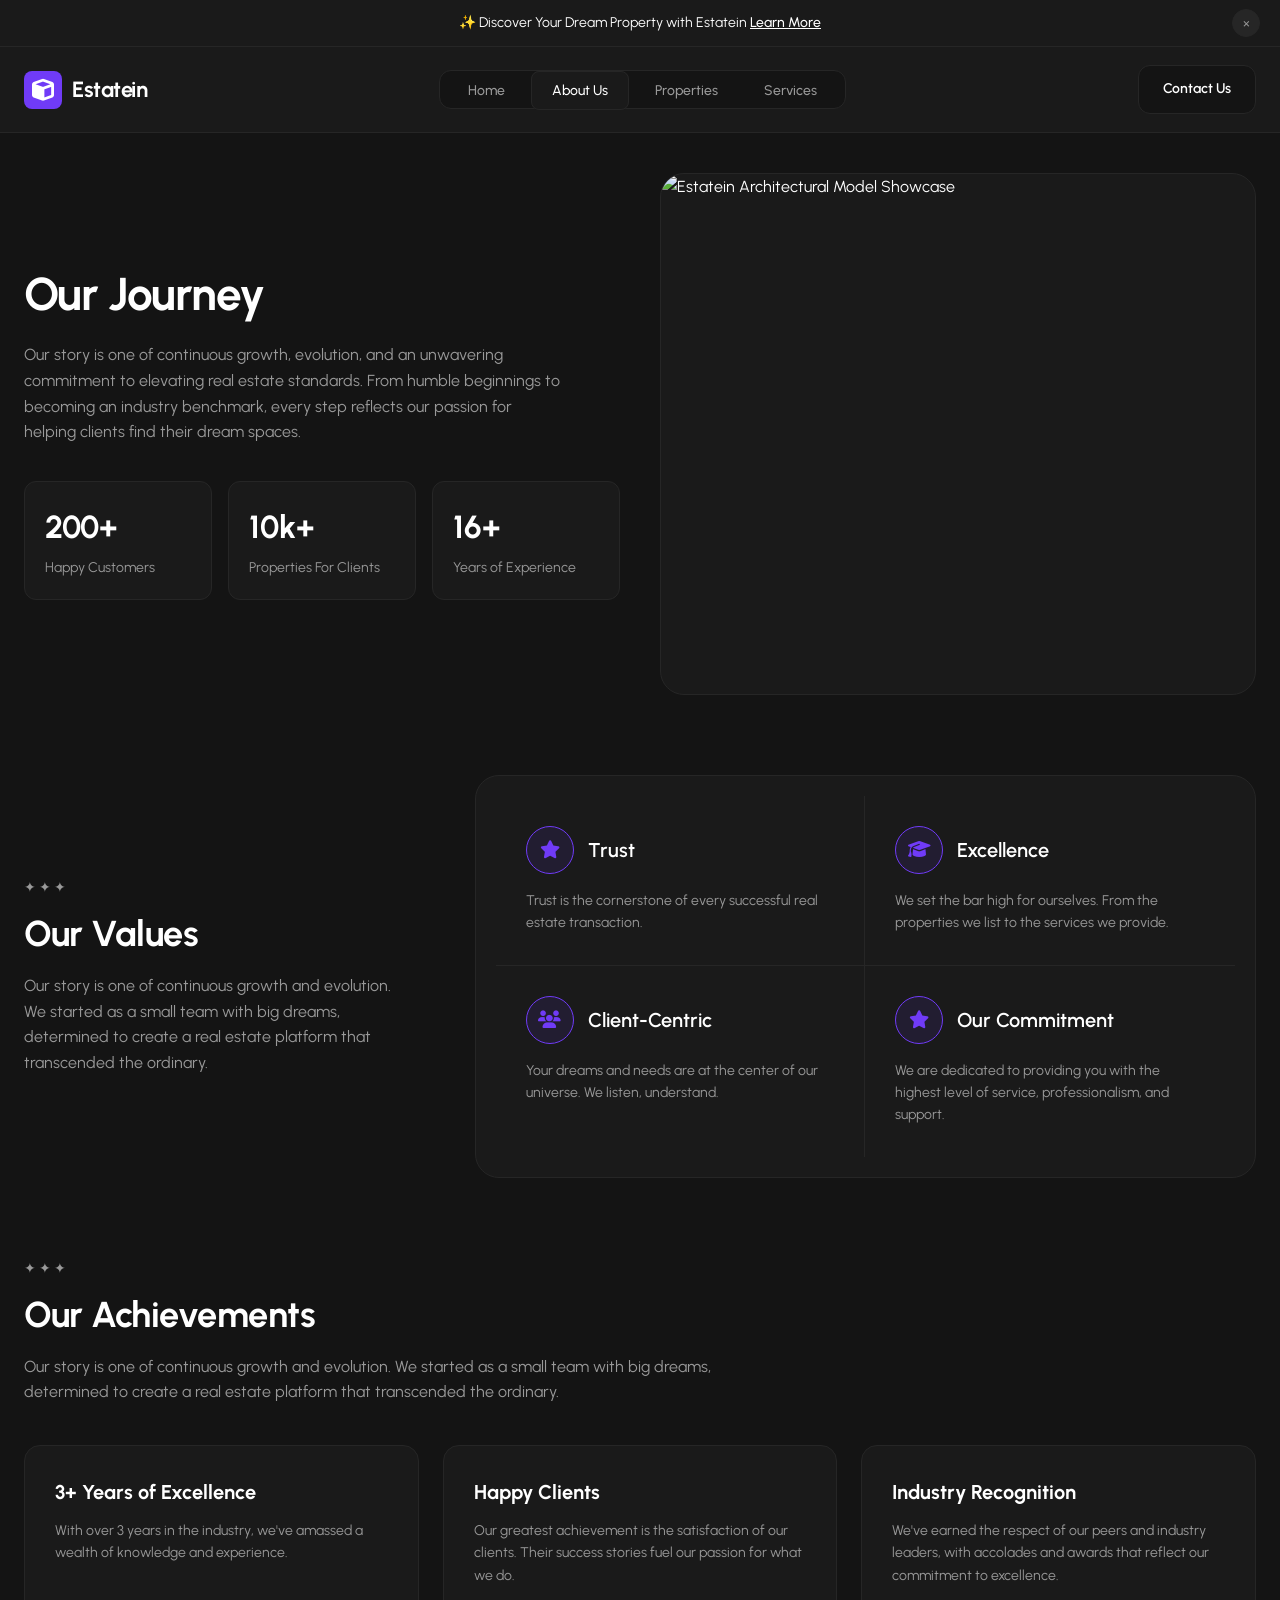
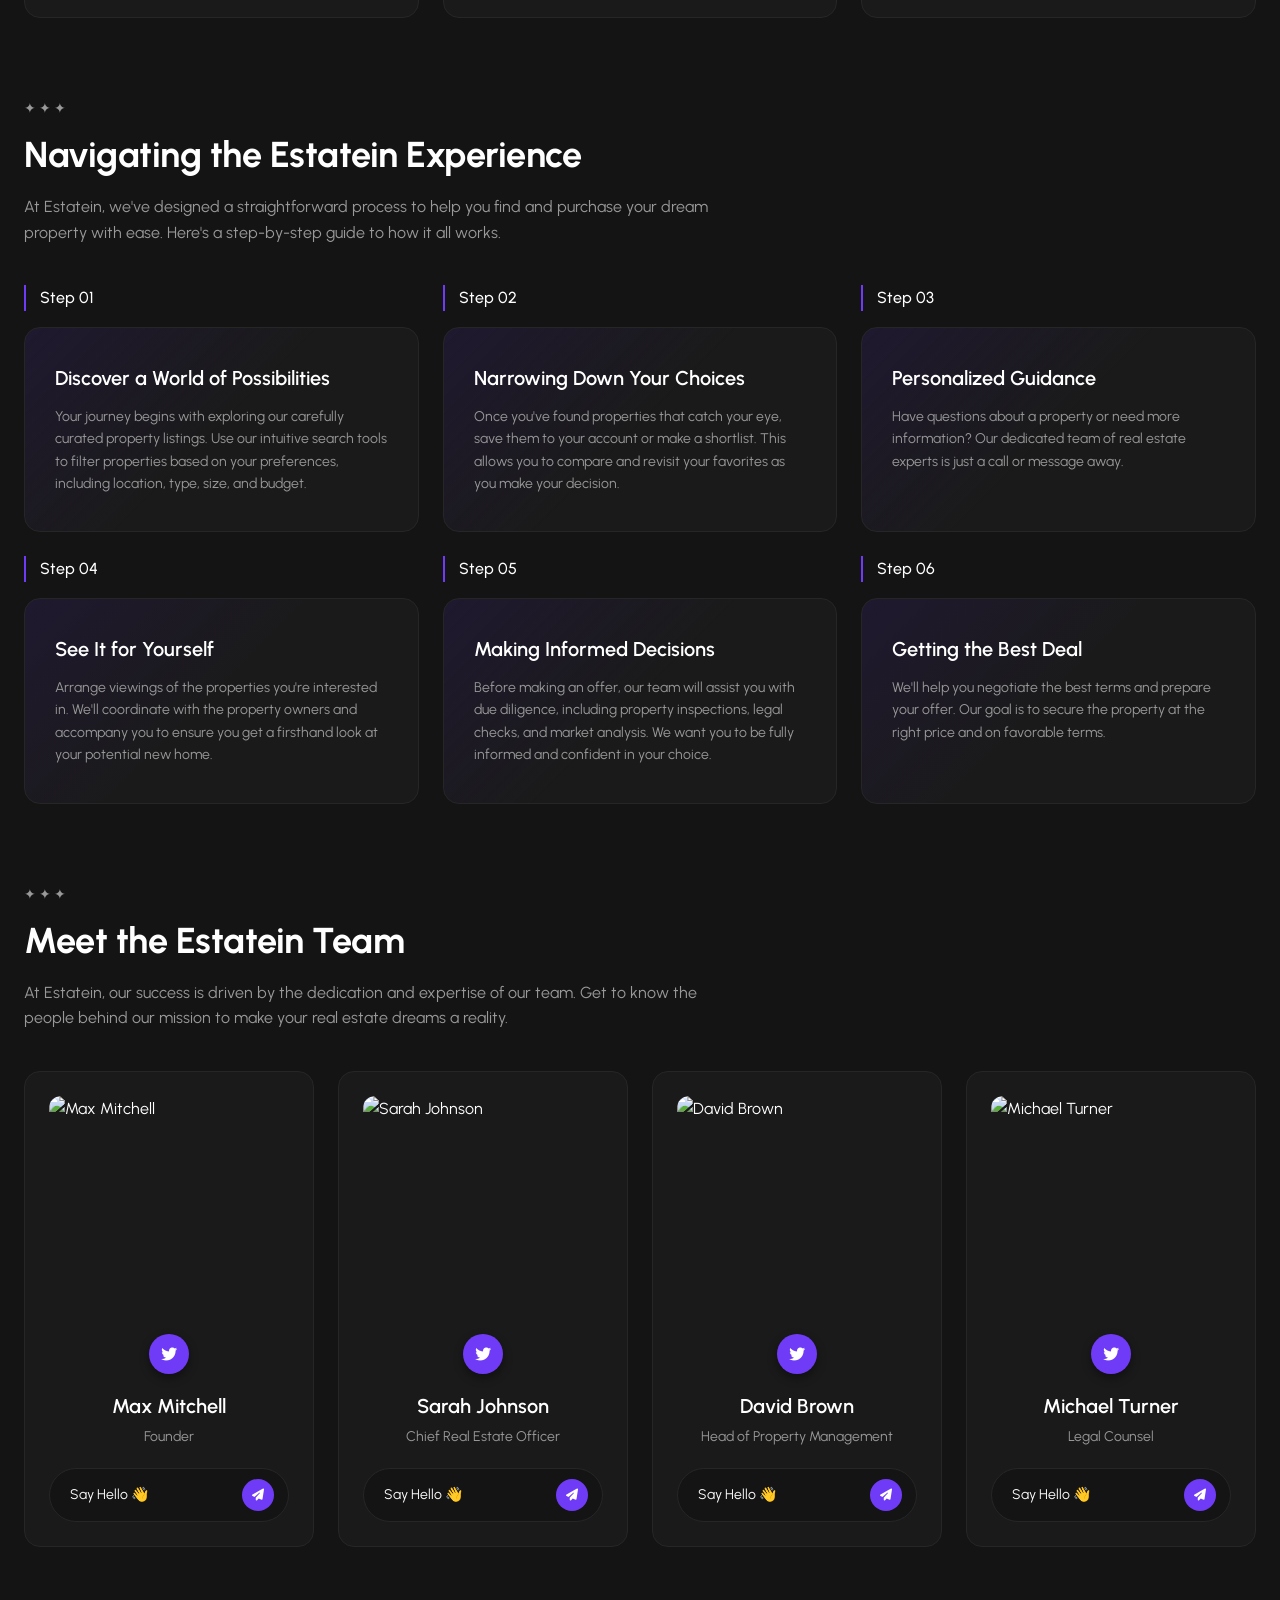
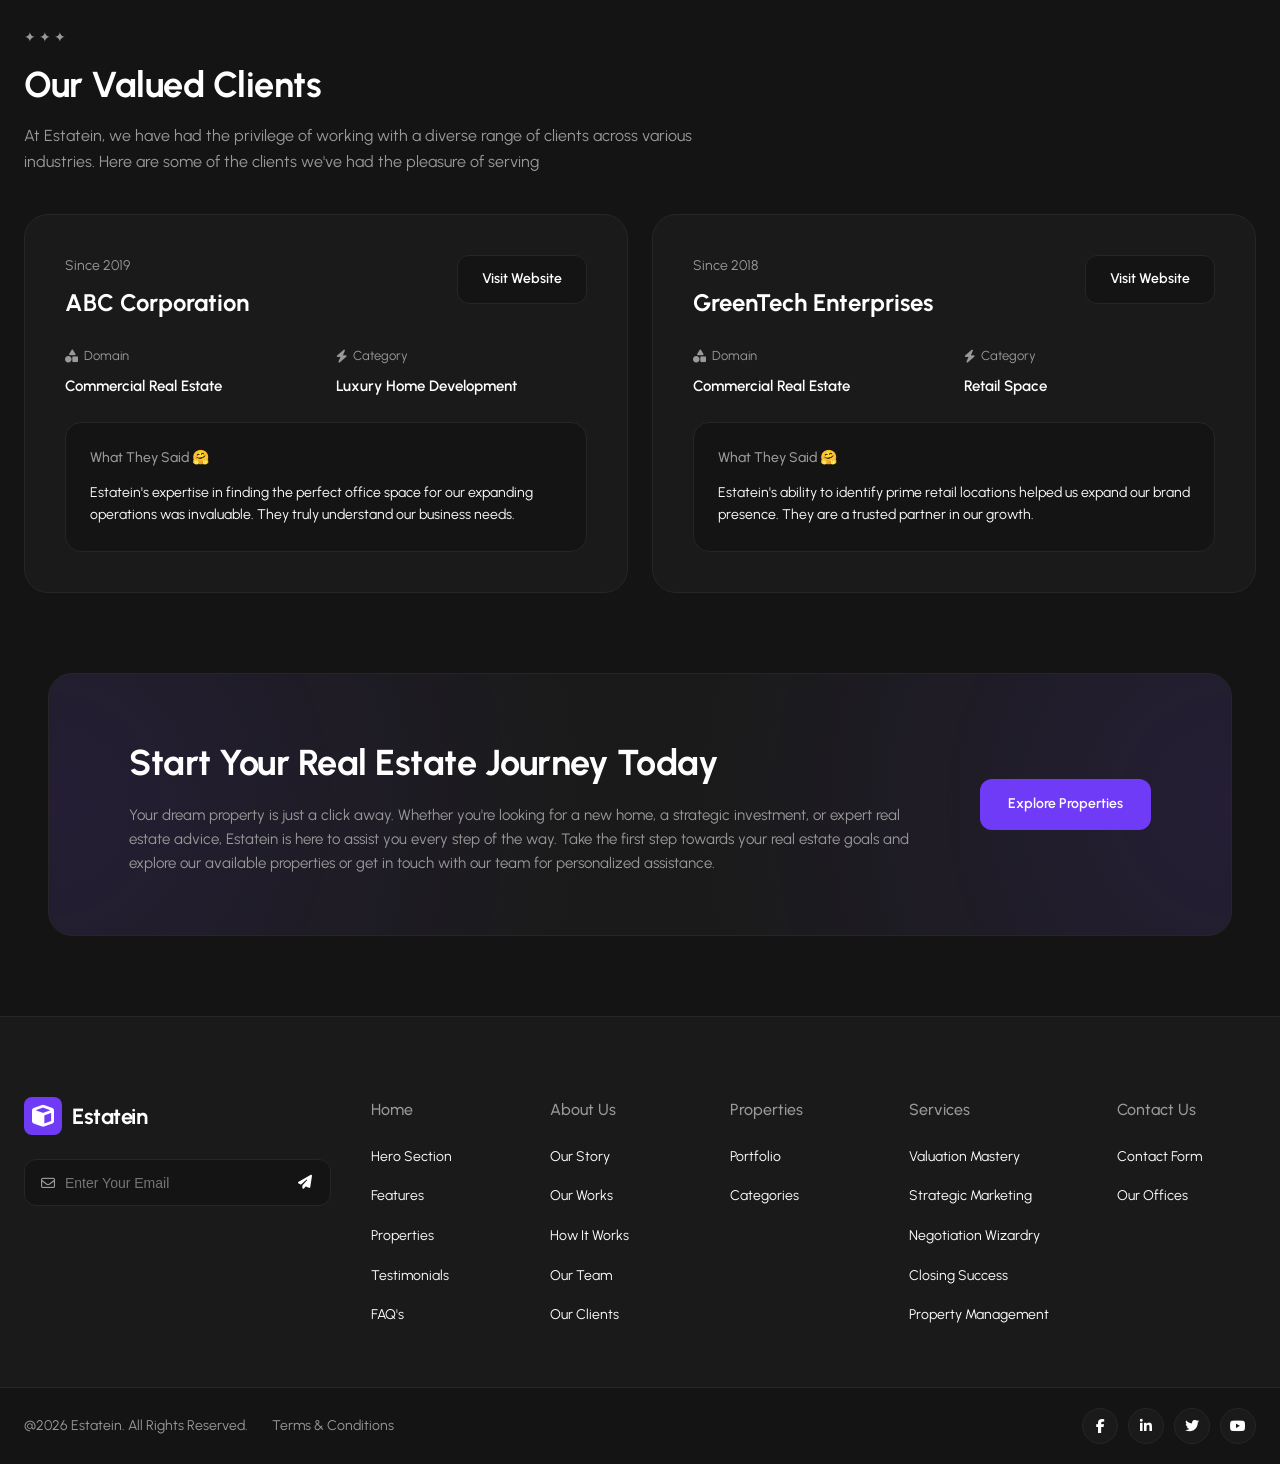
==== about.html @ 236d965d "Initial commit: Estatein Real Estate project" ====
<!DOCTYPE html>
<html lang="en">
<head>
    <meta charset="UTF-8">
    <meta name="viewport" content="width=device-width, initial-scale=1.0">
    <title>About Us - Estatein Real Estate</title>
    <link href="https://fonts.googleapis.com/css2?family=Urbanist:wght@300;400;500;600;700;800&display=swap" rel="stylesheet">
    <link rel="stylesheet" href="https://cdnjs.cloudflare.com/ajax/libs/font-awesome/6.4.0/css/all.min.css">
    <link rel="stylesheet" href="style.css">
    <link rel="stylesheet" href="assets/css/main.css">
</head>
<body>
<div class="announcement-bar">
    <span>✨ Discover Your Dream Property with Estatein <a href="properties.html">Learn More</a></span>
    <button class="dismiss-btn">&times;</button>
</div>

<header class="site-header">
    <div class="header-container">
        <a href="index.html" class="site-brand">
            <div class="brand-icon"><i class="fa-solid fa-cube"></i></div>
            <span>Estatein</span>
        </a>
        <nav class="main-navigation">
            <ul class="nav-links">
                <li><a href="index.html">Home</a></li>
                <li><a href="about.html" class="active">About Us</a></li>
                <li><a href="properties.html">Properties</a></li>
                <li><a href="services.html">Services</a></li>
            </ul>
        </nav>
        <div class="header-actions">
            <a href="contact.html" class="btn btn-secondary">Contact Us</a>
            <button class="mobile-menu-toggle"><i class="fa-solid fa-bars"></i></button>
        </div>
    </div>
</header>

<main class="section-wrapper" style="padding-top: 40px;">
    <!-- 1. Hero Section -->
    <div class="hero-grid" style="margin-bottom: 80px;">
        <div class="hero-content">
            <h1>Our Journey</h1>
            <p>Our story is one of continuous growth, evolution, and an unwavering commitment to elevating real estate standards. From humble beginnings to becoming an industry benchmark, every step reflects our passion for helping clients find their dream spaces.</p>
            <div class="stats-grid">
                <div class="stat-card">
                    <div class="stat-number">200+</div>
                    <div class="stat-label">Happy Customers</div>
                </div>
                <div class="stat-card">
                    <div class="stat-number">10k+</div>
                    <div class="stat-label">Properties For Clients</div>
                </div>
                <div class="stat-card">
                    <div class="stat-number">16+</div>
                    <div class="stat-label">Years of Experience</div>
                </div>
            </div>
        </div>
        <div class="hero-image-wrapper">
            <img src="https://images.unsplash.com/photo-1600585154340-be6161a56a0c?auto=format&fit=crop&w=800&q=80" alt="Estatein Architectural Model Showcase" style="height: 520px; object-fit: cover;">
        </div>
    </div>

    <!-- 2. Our Values Section -->
    <section class="values-section-layout">
        <div class="section-title-group">
            <div style="color: var(--text-muted); font-size: 14px; margin-bottom: 6px;">✦ ✦ ✦</div>
            <h2>Our Values</h2>
            <p>Our story is one of continuous growth and evolution. We started as a small team with big dreams, determined to create a real estate platform that transcended the ordinary.</p>
        </div>

        <div class="values-container-box">
            <div class="value-item-box">
                <div class="value-header-row">
                    <div class="value-icon-circle"><i class="fa-solid fa-star"></i></div>
                    <h3>Trust</h3>
                </div>
                <p>Trust is the cornerstone of every successful real estate transaction.</p>
            </div>

            <div class="value-item-box">
                <div class="value-header-row">
                    <div class="value-icon-circle"><i class="fa-solid fa-graduation-cap"></i></div>
                    <h3>Excellence</h3>
                </div>
                <p>We set the bar high for ourselves. From the properties we list to the services we provide.</p>
            </div>

            <div class="value-item-box">
                <div class="value-header-row">
                    <div class="value-icon-circle"><i class="fa-solid fa-users"></i></div>
                    <h3>Client-Centric</h3>
                </div>
                <p>Your dreams and needs are at the center of our universe. We listen, understand.</p>
            </div>

            <div class="value-item-box">
                <div class="value-header-row">
                    <div class="value-icon-circle"><i class="fa-solid fa-star"></i></div>
                    <h3>Our Commitment</h3>
                </div>
                <p>We are dedicated to providing you with the highest level of service, professionalism, and support.</p>
            </div>
        </div>
    </section>

    <!-- 3. Our Achievements Section -->
    <section style="margin-bottom: 80px;">
        <div class="section-header">
            <div class="section-title-group">
                <div style="color: var(--text-muted); font-size: 14px; margin-bottom: 6px;">✦ ✦ ✦</div>
                <h2>Our Achievements</h2>
                <p>Our story is one of continuous growth and evolution. We started as a small team with big dreams, determined to create a real estate platform that transcended the ordinary.</p>
            </div>
        </div>

        <div class="achievements-grid">
            <div class="achievement-card">
                <h3>3+ Years of Excellence</h3>
                <p>With over 3 years in the industry, we've amassed a wealth of knowledge and experience.</p>
            </div>

            <div class="achievement-card">
                <h3>Happy Clients</h3>
                <p>Our greatest achievement is the satisfaction of our clients. Their success stories fuel our passion for what we do.</p>
            </div>

            <div class="achievement-card">
                <h3>Industry Recognition</h3>
                <p>We've earned the respect of our peers and industry leaders, with accolades and awards that reflect our commitment to excellence.</p>
            </div>
        </div>
    </section>

    <!-- 4. Navigating the Estatein Experience -->
    <section style="margin-bottom: 80px;">
        <div class="section-header">
            <div class="section-title-group">
                <div style="color: var(--text-muted); font-size: 14px; margin-bottom: 6px;">✦ ✦ ✦</div>
                <h2>Navigating the Estatein Experience</h2>
                <p>At Estatein, we've designed a straightforward process to help you find and purchase your dream property with ease. Here's a step-by-step guide to how it all works.</p>
            </div>
        </div>

        <div class="steps-grid">
            <div class="step-card">
                <div class="step-header">Step 01</div>
                <div class="step-box">
                    <h3>Discover a World of Possibilities</h3>
                    <p>Your journey begins with exploring our carefully curated property listings. Use our intuitive search tools to filter properties based on your preferences, including location, type, size, and budget.</p>
                </div>
            </div>

            <div class="step-card">
                <div class="step-header">Step 02</div>
                <div class="step-box">
                    <h3>Narrowing Down Your Choices</h3>
                    <p>Once you've found properties that catch your eye, save them to your account or make a shortlist. This allows you to compare and revisit your favorites as you make your decision.</p>
                </div>
            </div>

            <div class="step-card">
                <div class="step-header">Step 03</div>
                <div class="step-box">
                    <h3>Personalized Guidance</h3>
                    <p>Have questions about a property or need more information? Our dedicated team of real estate experts is just a call or message away.</p>
                </div>
            </div>

            <div class="step-card">
                <div class="step-header">Step 04</div>
                <div class="step-box">
                    <h3>See It for Yourself</h3>
                    <p>Arrange viewings of the properties you're interested in. We'll coordinate with the property owners and accompany you to ensure you get a firsthand look at your potential new home.</p>
                </div>
            </div>

            <div class="step-card">
                <div class="step-header">Step 05</div>
                <div class="step-box">
                    <h3>Making Informed Decisions</h3>
                    <p>Before making an offer, our team will assist you with due diligence, including property inspections, legal checks, and market analysis. We want you to be fully informed and confident in your choice.</p>
                </div>
            </div>

            <div class="step-card">
                <div class="step-header">Step 06</div>
                <div class="step-box">
                    <h3>Getting the Best Deal</h3>
                    <p>We'll help you negotiate the best terms and prepare your offer. Our goal is to secure the property at the right price and on favorable terms.</p>
                </div>
            </div>
        </div>
    </section>

    <!-- 5. Meet the Estatein Team -->
    <section style="margin-bottom: 80px;">
        <div class="section-header">
            <div class="section-title-group">
                <div style="color: var(--text-muted); font-size: 14px; margin-bottom: 6px;">✦ ✦ ✦</div>
                <h2>Meet the Estatein Team</h2>
                <p>At Estatein, our success is driven by the dedication and expertise of our team. Get to know the people behind our mission to make your real estate dreams a reality.</p>
            </div>
        </div>

        <div class="team-grid">
            <div class="team-card">
                <div class="team-avatar-wrapper">
                    <img src="https://images.unsplash.com/photo-1560250097-0b93528c311a?auto=format&fit=crop&w=400&q=80" alt="Max Mitchell">
                    <a href="#" class="team-twitter-badge" aria-label="Twitter"><i class="fa-brands fa-twitter"></i></a>
                </div>
                <div class="team-info">
                    <h3>Max Mitchell</h3>
                    <p>Founder</p>
                    <a href="contact.html" class="team-say-hello-box">
                        <span>Say Hello 👋</span>
                        <div class="team-send-btn"><i class="fa-solid fa-paper-plane"></i></div>
                    </a>
                </div>
            </div>

            <div class="team-card">
                <div class="team-avatar-wrapper">
                    <img src="https://images.unsplash.com/photo-1573496359142-b8d87734a5a2?auto=format&fit=crop&w=400&q=80" alt="Sarah Johnson">
                    <a href="#" class="team-twitter-badge" aria-label="Twitter"><i class="fa-brands fa-twitter"></i></a>
                </div>
                <div class="team-info">
                    <h3>Sarah Johnson</h3>
                    <p>Chief Real Estate Officer</p>
                    <a href="contact.html" class="team-say-hello-box">
                        <span>Say Hello 👋</span>
                        <div class="team-send-btn"><i class="fa-solid fa-paper-plane"></i></div>
                    </a>
                </div>
            </div>

            <div class="team-card">
                <div class="team-avatar-wrapper">
                    <img src="https://images.unsplash.com/photo-1519085360753-af0119f7cbe7?auto=format&fit=crop&w=400&q=80" alt="David Brown">
                    <a href="#" class="team-twitter-badge" aria-label="Twitter"><i class="fa-brands fa-twitter"></i></a>
                </div>
                <div class="team-info">
                    <h3>David Brown</h3>
                    <p>Head of Property Management</p>
                    <a href="contact.html" class="team-say-hello-box">
                        <span>Say Hello 👋</span>
                        <div class="team-send-btn"><i class="fa-solid fa-paper-plane"></i></div>
                    </a>
                </div>
            </div>

            <div class="team-card">
                <div class="team-avatar-wrapper">
                    <img src="https://images.unsplash.com/photo-1573497019940-1c28c88b4f3e?auto=format&fit=crop&w=400&q=80" alt="Michael Turner">
                    <a href="#" class="team-twitter-badge" aria-label="Twitter"><i class="fa-brands fa-twitter"></i></a>
                </div>
                <div class="team-info">
                    <h3>Michael Turner</h3>
                    <p>Legal Counsel</p>
                    <a href="contact.html" class="team-say-hello-box">
                        <span>Say Hello 👋</span>
                        <div class="team-send-btn"><i class="fa-solid fa-paper-plane"></i></div>
                    </a>
                </div>
            </div>
        </div>
    </section>

    <!-- 6. Our Valued Clients -->
    <section style="margin-bottom: 80px;">
        <div class="section-header">
            <div class="section-title-group">
                <div style="color: var(--text-muted); font-size: 14px; margin-bottom: 6px;">✦ ✦ ✦</div>
                <h2>Our Valued Clients</h2>
                <p>At Estatein, we have had the privilege of working with a diverse range of clients across various industries. Here are some of the clients we've had the pleasure of serving</p>
            </div>
        </div>

        <div class="clients-grid">
            <div class="client-card">
                <div class="client-header">
                    <div>
                        <span class="client-since">Since 2019</span>
                        <h3 class="client-title">ABC Corporation</h3>
                    </div>
                    <a href="#" class="btn btn-secondary">Visit Website</a>
                </div>

                <div class="client-specs-row">
                    <div class="client-spec-item">
                        <span><i class="fa-solid fa-shapes"></i> Domain</span>
                        <strong>Commercial Real Estate</strong>
                    </div>
                    <div class="client-spec-item">
                        <span><i class="fa-solid fa-bolt"></i> Category</span>
                        <strong>Luxury Home Development</strong>
                    </div>
                </div>

                <div class="client-quote-box">
                    <h4>What They Said 🤗</h4>
                    <p>Estatein's expertise in finding the perfect office space for our expanding operations was invaluable. They truly understand our business needs.</p>
                </div>
            </div>

            <div class="client-card">
                <div class="client-header">
                    <div>
                        <span class="client-since">Since 2018</span>
                        <h3 class="client-title">GreenTech Enterprises</h3>
                    </div>
                    <a href="#" class="btn btn-secondary">Visit Website</a>
                </div>

                <div class="client-specs-row">
                    <div class="client-spec-item">
                        <span><i class="fa-solid fa-shapes"></i> Domain</span>
                        <strong>Commercial Real Estate</strong>
                    </div>
                    <div class="client-spec-item">
                        <span><i class="fa-solid fa-bolt"></i> Category</span>
                        <strong>Retail Space</strong>
                    </div>
                </div>

                <div class="client-quote-box">
                    <h4>What They Said 🤗</h4>
                    <p>Estatein's ability to identify prime retail locations helped us expand our brand presence. They are a trusted partner in our growth.</p>
                </div>
            </div>
        </div>
    </section>
    <!-- CTA Section -->
    <section class="cta-section">
        <div class="cta-box">
            <div class="cta-content">
                <h2>Start Your Real Estate Journey Today</h2>
                <p>Your dream property is just a click away. Whether you're looking for a new home, a strategic investment, or expert real estate advice, Estatein is here to assist you every step of the way. Take the first step towards your real estate goals and explore our available properties or get in touch with our team for personalized assistance.</p>
            </div>
            <a href="properties.html" class="btn btn-primary">Explore Properties</a>
        </div>
    </section>

</main>

<footer class="site-footer">
    <div class="footer-container">
        <div class="footer-main-grid">
            <div class="footer-brand-col">
                <a href="index.html" class="site-brand">
                    <div class="brand-icon"><i class="fa-solid fa-cube"></i></div>
                    <span>Estatein</span>
                </a>
                <form class="footer-newsletter-box">
                    <i class="fa-regular fa-envelope"></i>
                    <input type="email" placeholder="Enter Your Email" required>
                    <button type="submit" aria-label="Send"><i class="fa-solid fa-paper-plane"></i></button>
                </form>
            </div>
            <div class="footer-column">
                <h4>Home</h4>
                <ul>
                    <li><a href="index.html#hero">Hero Section</a></li>
                    <li><a href="index.html#features">Features</a></li>
                    <li><a href="index.html#properties">Properties</a></li>
                    <li><a href="index.html#testimonials">Testimonials</a></li>
                    <li><a href="index.html#faq">FAQ's</a></li>
                </ul>
            </div>
            <div class="footer-column">
                <h4>About Us</h4>
                <ul>
                    <li><a href="about.html">Our Story</a></li>
                    <li><a href="about.html">Our Works</a></li>
                    <li><a href="about.html">How It Works</a></li>
                    <li><a href="about.html">Our Team</a></li>
                    <li><a href="about.html">Our Clients</a></li>
                </ul>
            </div>
            <div class="footer-column">
                <h4>Properties</h4>
                <ul>
                    <li><a href="properties.html">Portfolio</a></li>
                    <li><a href="properties.html">Categories</a></li>
                </ul>
                <div class="footer-contact-mobile" style="display:none;">
                    <h4>Contact Us</h4>
                    <ul>
                        <li><a href="contact.html">Contact Form</a></li>
                        <li><a href="contact.html">Our Offices</a></li>
                    </ul>
                </div>
            </div>
            <div class="footer-column">
                <h4>Services</h4>
                <ul>
                    <li><a href="services.html">Valuation Mastery</a></li>
                    <li><a href="services.html">Strategic Marketing</a></li>
                    <li><a href="services.html">Negotiation Wizardry</a></li>
                    <li><a href="services.html">Closing Success</a></li>
                    <li><a href="services.html">Property Management</a></li>
                </ul>
            </div>
            <div class="footer-column">
                <h4>Contact Us</h4>
                <ul>
                    <li><a href="contact.html">Contact Form</a></li>
                    <li><a href="contact.html">Our Offices</a></li>
                </ul>
            </div>
        </div>
    </div>
    <div class="footer-bottom-bar">
        <div class="footer-bottom-container">
            <div class="footer-bottom-left">
                <span>@2026 Estatein. All Rights Reserved.</span>
                <a href="#">Terms &amp; Conditions</a>
            </div>
            <div class="social-links">
                <a href="#" class="social-icon-btn" aria-label="Facebook"><i class="fa-brands fa-facebook-f"></i></a>
                <a href="#" class="social-icon-btn" aria-label="LinkedIn"><i class="fa-brands fa-linkedin-in"></i></a>
                <a href="#" class="social-icon-btn" aria-label="Twitter"><i class="fa-brands fa-twitter"></i></a>
                <a href="#" class="social-icon-btn" aria-label="YouTube"><i class="fa-brands fa-youtube"></i></a>
            </div>
        </div>
    </div>
</footer>
<script src="assets/js/main.js"></script>
</body>
</html>
---- style.css ----
/*
Theme Name: Estatein Custom Real Estate
Theme URI: https://estatein.example.com
Author: Antigravity WP Engineering
Author URI: https://antigravity.dev
Description: High-fidelity, luxury dark-theme custom WordPress theme built from Figma design specifications. Fully responsive, ACF & Custom Post Type ready.
Version: 1.0.0
License: GNU General Public License v2 or later
License URI: http://www.gnu.org/licenses/gpl-2.0.html
Text Domain: estatein
Tags: real-estate, custom-theme, dark-mode, responsive-layout, custom-post-types, acf
*/

/* CSS Reset & Variables */
:root {
    --bg-main: #141414;
    --bg-card: #1A1A1A;
    --bg-elevated: #262626;
    --bg-input: #141414;
    --border-color: #262626;
    --border-hover: #333333;
    --primary: #703BF7;
    --primary-hover: #5E2BE2;
    --primary-light: rgba(112, 59, 247, 0.12);
    --text-main: #FFFFFF;
    --text-muted: #999999;
    --text-dim: #666666;
    --star-gold: #FFE500;
    --font-heading: 'Urbanist', -apple-system, BlinkMacSystemFont, 'Segoe UI', Roboto, sans-serif;
    --font-body: 'Urbanist', -apple-system, BlinkMacSystemFont, 'Segoe UI', Roboto, sans-serif;
    --radius-sm: 8px;
    --radius-md: 12px;
    --radius-lg: 16px;
    --radius-xl: 24px;
    --radius-full: 9999px;
    --shadow-card: 0 10px 30px rgba(0, 0, 0, 0.3);
    --transition: all 0.25s cubic-bezier(0.4, 0, 0.2, 1);
}

*, *::before, *::after {
    box-sizing: border-box;
    margin: 0;
    padding: 0;
}

body {
    background-color: var(--bg-main);
    color: var(--text-main);
    font-family: var(--font-body);
    font-size: 16px;
    line-height: 1.6;
    -webkit-font-smoothing: antialiased;
    -moz-osx-font-smoothing: grayscale;
    overflow-x: hidden;
}

a {
    color: inherit;
    text-decoration: none;
    transition: var(--transition);
}

button {
    font-family: inherit;
    cursor: pointer;
    border: none;
    background: none;
    color: inherit;
}

img {
    max-width: 100%;
    height: auto;
    display: block;
}
---- assets/css/main.css ----
/* ==========================================================================
   Estatein WordPress Theme Main Stylesheet (Complete Design System)
   ========================================================================== */

/* --------------------------------------------------------------------------
   Top Announcement Bar
   -------------------------------------------------------------------------- */
.announcement-bar {
    background-color: var(--bg-card);
    border-bottom: 1px solid var(--border-color);
    padding: 12px 24px;
    text-align: center;
    font-size: 14px;
    color: var(--text-main);
    position: relative;
    display: flex;
    align-items: center;
    justify-content: center;
    gap: 12px;
}

.announcement-bar a {
    text-decoration: underline;
    color: var(--text-main);
    font-weight: 500;
}

.announcement-bar .dismiss-btn {
    position: absolute;
    right: 20px;
    top: 50%;
    transform: translateY(-50%);
    background: var(--bg-elevated);
    border: 1px solid var(--border-color);
    color: var(--text-muted);
    width: 28px;
    height: 28px;
    border-radius: var(--radius-full);
    display: flex;
    align-items: center;
    justify-content: center;
    font-size: 14px;
    transition: var(--transition);
}

.announcement-bar .dismiss-btn:hover {
    color: var(--text-main);
    background: var(--border-color);
}

/* --------------------------------------------------------------------------
   Header Navbar
   -------------------------------------------------------------------------- */
.site-header {
    background-color: var(--bg-card);
    border-bottom: 1px solid var(--border-color);
    position: sticky;
    top: 0;
    z-index: 1000;
    backdrop-filter: blur(10px);
}

.header-container {
    max-width: 1280px;
    margin: 0 auto;
    padding: 18px 24px;
    display: flex;
    align-items: center;
    justify-content: space-between;
}

.site-brand {
    display: flex;
    align-items: center;
    gap: 10px;
    font-size: 22px;
    font-weight: 700;
    letter-spacing: -0.5px;
}

.brand-icon {
    width: 38px;
    height: 38px;
    background: var(--primary);
    border-radius: var(--radius-sm);
    display: flex;
    align-items: center;
    justify-content: center;
    color: var(--text-main);
}

.main-navigation {
    display: flex;
    align-items: center;
    gap: 10px;
}

.nav-links {
    display: flex;
    list-style: none;
    gap: 6px;
    background: var(--bg-main);
    padding: 6px 8px;
    border-radius: var(--radius-md);
    border: 1px solid var(--border-color);
}

.nav-links a {
    padding: 10px 20px;
    border-radius: var(--radius-sm);
    font-size: 14px;
    font-weight: 500;
    color: var(--text-muted);
}

.nav-links a:hover,
.nav-links a.active {
    color: var(--text-main);
    background: var(--bg-card);
    border: 1px solid var(--border-color);
}

.header-actions {
    display: flex;
    align-items: center;
    gap: 12px;
}

.btn {
    display: inline-flex;
    align-items: center;
    justify-content: center;
    gap: 8px;
    padding: 12px 24px;
    border-radius: var(--radius-md);
    font-size: 14px;
    font-weight: 600;
    transition: var(--transition);
    white-space: nowrap;
}

.btn-secondary {
    background: var(--bg-main);
    border: 1px solid var(--border-color);
    color: var(--text-main);
}

.btn-secondary:hover {
    background: var(--bg-elevated);
    border-color: var(--border-hover);
}

.btn-primary {
    background: var(--primary);
    color: var(--text-main);
}

.btn-primary:hover {
    background: var(--primary-hover);
    transform: translateY(-1px);
    box-shadow: 0 4px 15px rgba(112, 59, 247, 0.4);
}

.mobile-menu-toggle {
    display: none;
    font-size: 24px;
    color: var(--text-main);
    background: var(--bg-elevated);
    padding: 8px;
    border-radius: var(--radius-sm);
    border: 1px solid var(--border-color);
}

/* --------------------------------------------------------------------------
   Hero Section
   -------------------------------------------------------------------------- */
.hero-section {
    padding: 60px 24px;
    max-width: 1280px;
    margin: 0 auto;
}

.hero-grid {
    display: grid;
    grid-template-columns: 1fr 1fr;
    gap: 40px;
    align-items: center;
}

.hero-content h1 {
    font-size: 46px;
    line-height: 1.2;
    font-weight: 700;
    margin-bottom: 20px;
    letter-spacing: -1px;
}

.hero-content p {
    font-size: 16px;
    color: var(--text-muted);
    margin-bottom: 36px;
    max-width: 540px;
}

.hero-cta-group {
    display: flex;
    gap: 16px;
    margin-bottom: 48px;
}

.stats-grid {
    display: grid;
    grid-template-columns: repeat(3, 1fr);
    gap: 16px;
}

.stat-card {
    background: var(--bg-card);
    border: 1px solid var(--border-color);
    padding: 20px;
    border-radius: var(--radius-md);
}

.stat-number {
    font-size: 32px;
    font-weight: 700;
    color: var(--text-main);
    margin-bottom: 4px;
}

.stat-label {
    font-size: 14px;
    color: var(--text-muted);
}

.hero-image-wrapper {
    position: relative;
    border-radius: var(--radius-xl);
    overflow: hidden;
    border: 1px solid var(--border-color);
    background: var(--bg-card);
}

.hero-image-wrapper img {
    width: 100%;
    height: 520px;
    object-fit: cover;
    display: block;
}

.hero-badge-circle {
    position: absolute;
    top: 24px;
    right: 24px;
    width: 110px;
    height: 110px;
    background: var(--bg-main);
    border: 1px solid var(--border-color);
    border-radius: var(--radius-full);
    display: flex;
    align-items: center;
    justify-content: center;
    box-shadow: var(--shadow-card);
    animation: spinSlow 20s linear infinite;
}

.hero-badge-circle svg {
    width: 70px;
    height: 70px;
    fill: var(--text-main);
}

@keyframes spinSlow {
    from { transform: rotate(0deg); }
    to { transform: rotate(360deg); }
}

/* --------------------------------------------------------------------------
   Feature Strip Cards
   -------------------------------------------------------------------------- */
.feature-strip {
    max-width: 1280px;
    margin: 20px auto 60px;
    padding: 0 24px;
}

.feature-strip-grid {
    display: grid;
    grid-template-columns: repeat(4, 1fr);
    gap: 16px;
}

.feature-card {
    background: var(--bg-card);
    border: 1px solid var(--border-color);
    padding: 24px;
    border-radius: var(--radius-md);
    position: relative;
    transition: var(--transition);
}

.feature-card:hover {
    border-color: var(--primary);
    transform: translateY(-3px);
}

.feature-card-header {
    display: flex;
    align-items: center;
    justify-content: space-between;
    margin-bottom: 16px;
}

.feature-icon {
    width: 48px;
    height: 48px;
    background: var(--bg-elevated);
    border-radius: var(--radius-sm);
    display: flex;
    align-items: center;
    justify-content: center;
    color: var(--primary);
}

.feature-arrow {
    width: 32px;
    height: 32px;
    border-radius: var(--radius-full);
    background: var(--bg-elevated);
    display: flex;
    align-items: center;
    justify-content: center;
    color: var(--text-muted);
}

.feature-card:hover .feature-arrow {
    background: var(--primary);
    color: var(--text-main);
}

.feature-title {
    font-size: 16px;
    font-weight: 600;
    color: var(--text-main);
}

/* --------------------------------------------------------------------------
   Section Layout Standards
   -------------------------------------------------------------------------- */
.section-wrapper {
    max-width: 1280px;
    margin: 0 auto 80px;
    padding: 0 24px;
}

.section-header {
    display: flex;
    align-items: flex-end;
    justify-content: space-between;
    margin-bottom: 40px;
}

.section-title-group h2 {
    font-size: 36px;
    font-weight: 700;
    margin-bottom: 10px;
    letter-spacing: -0.5px;
}

.section-title-group p {
    font-size: 16px;
    color: var(--text-muted);
    max-width: 700px;
}

/* --------------------------------------------------------------------------
   Property Cards & Grid
   -------------------------------------------------------------------------- */
.properties-grid {
    display: grid;
    grid-template-columns: repeat(3, 1fr);
    gap: 24px;
}

.property-card {
    background: var(--bg-card);
    border: 1px solid var(--border-color);
    border-radius: var(--radius-lg);
    padding: 20px;
    display: flex;
    flex-direction: column;
    transition: var(--transition);
}

.property-card:hover {
    border-color: var(--border-hover);
    box-shadow: var(--shadow-card);
}

.property-image-container {
    position: relative;
    border-radius: var(--radius-md);
    overflow: hidden;
    margin-bottom: 20px;
    height: 240px;
}

.property-image-container img {
    width: 100%;
    height: 100%;
    object-fit: cover;
    transition: transform 0.4s ease;
}

.property-card:hover .property-image-container img {
    transform: scale(1.04);
}

.property-badge {
    position: absolute;
    top: 12px;
    left: 12px;
    background: rgba(20, 20, 20, 0.85);
    backdrop-filter: blur(8px);
    border: 1px solid var(--border-color);
    padding: 6px 12px;
    border-radius: var(--radius-full);
    font-size: 12px;
    font-weight: 600;
    color: var(--text-main);
}

.property-content {
    display: flex;
    flex-direction: column;
    flex-grow: 1;
}

.property-title {
    font-size: 20px;
    font-weight: 700;
    margin-bottom: 8px;
}

.property-description {
    font-size: 14px;
    color: var(--text-muted);
    margin-bottom: 20px;
    display: -webkit-box;
    -webkit-line-clamp: 2;
    -webkit-box-orient: vertical;
    overflow: hidden;
}

.property-features-row {
    display: flex;
    gap: 8px;
    margin-bottom: 20px;
    flex-wrap: wrap;
}

.feature-pill {
    display: inline-flex;
    align-items: center;
    gap: 6px;
    background: var(--bg-elevated);
    border: 1px solid var(--border-color);
    padding: 6px 12px;
    border-radius: var(--radius-full);
    font-size: 13px;
    color: var(--text-main);
}

.property-footer {
    display: flex;
    align-items: center;
    justify-content: space-between;
    padding-top: 16px;
    border-top: 1px solid var(--border-color);
    margin-top: auto;
}

.property-price-block {
    display: flex;
    flex-direction: column;
}

.price-label {
    font-size: 12px;
    color: var(--text-muted);
}

.price-val {
    font-size: 20px;
    font-weight: 700;
    color: var(--text-main);
}

/* --------------------------------------------------------------------------
   Pagination Bar
   -------------------------------------------------------------------------- */
.pagination-row {
    display: flex;
    align-items: center;
    justify-content: space-between;
    padding-top: 30px;
    border-top: 1px solid var(--border-color);
    margin-top: 30px;
}

.pagination-info {
    font-size: 14px;
    color: var(--text-muted);
}

.pagination-controls {
    display: flex;
    align-items: center;
    gap: 10px;
}

.page-btn {
    width: 40px;
    height: 40px;
    border-radius: var(--radius-full);
    background: var(--bg-card);
    border: 1px solid var(--border-color);
    color: var(--text-main);
    display: flex;
    align-items: center;
    justify-content: center;
    transition: var(--transition);
}

.page-btn:hover {
    background: var(--primary);
    border-color: var(--primary);
}

/* --------------------------------------------------------------------------
   Testimonials Grid
   -------------------------------------------------------------------------- */
.faq-grid {
    display: grid;
    grid-template-columns: repeat(3, 1fr);
    gap: 24px;
}

.faq-card {
    background: var(--bg-card);
    border: 1px solid var(--border-color);
    padding: 40px;
    border-radius: var(--radius-lg);
    display: flex;
    flex-direction: column;
    justify-content: space-between;
}

.faq-card h3 {
    font-size: 20px;
    font-weight: 600;
    margin-bottom: 14px;
    line-height: 1.4;
}

.faq-card p {
    font-size: 14px;
    color: var(--text-muted);
    margin-bottom: 30px;
    flex-grow: 1;
    line-height: 1.6;
}

.faq-card .btn {
    align-self: flex-start;
    padding: 10px 20px;
    font-size: 14px;
    background: var(--bg-elevated);
    border: 1px solid var(--border-color);
}

.testimonials-grid {
    display: grid;
    grid-template-columns: repeat(3, 1fr);
    gap: 24px;
}

.testimonial-card {
    background: var(--bg-card);
    border: 1px solid var(--border-color);
    padding: 30px;
    border-radius: var(--radius-lg);
    display: flex;
    flex-direction: column;
}

.star-rating {
    display: flex;
    gap: 4px;
    margin-bottom: 16px;
    color: var(--star-gold);
    font-size: 16px;
}

.testimonial-title {
    font-size: 18px;
    font-weight: 700;
    margin-bottom: 12px;
}

.testimonial-text {
    font-size: 14px;
    color: var(--text-muted);
    margin-bottom: 24px;
    flex-grow: 1;
}

.reviewer-profile {
    display: flex;
    align-items: center;
    gap: 14px;
    padding-top: 16px;
    border-top: 1px solid var(--border-color);
}

.reviewer-avatar {
    width: 44px;
    height: 44px;
    border-radius: var(--radius-full);
    object-fit: cover;
    border: 1px solid var(--border-color);
}

/* --------------------------------------------------------------------------
   Our Values Section (About Us)
   -------------------------------------------------------------------------- */
.values-section-layout {
    display: grid;
    grid-template-columns: 1fr 1.5fr;
    gap: 40px;
    margin-bottom: 80px;
    align-items: start;
}

.values-container-box {
    display: grid;
    grid-template-columns: 1fr 1fr;
    gap: 0;
    border: 1px solid var(--border-color);
    border-radius: var(--radius-xl);
    background: var(--bg-card);
    padding: 24px;
}

.value-item-box {
    padding: 20px;
}

.value-item-box:nth-child(1),
.value-item-box:nth-child(3) {
    border-right: 1px solid var(--border-color);
}

.value-item-box:nth-child(1),
.value-item-box:nth-child(2) {
    border-bottom: 1px solid var(--border-color);
}

.value-header-row {
    display: flex;
    align-items: center;
    gap: 12px;
    margin-bottom: 12px;
}

.value-icon-circle {
    width: 44px;
    height: 44px;
    border-radius: var(--radius-full);
    border: 1px solid var(--primary);
    color: var(--primary);
    display: flex;
    align-items: center;
    justify-content: center;
    font-size: 16px;
    flex-shrink: 0;
}

.value-header-row h3 {
    font-size: 18px;
    font-weight: 700;
}

.value-item-box p {
    font-size: 14px;
    color: var(--text-muted);
    line-height: 1.6;
}

.reviewer-info p {
    font-size: 13px;
    color: var(--text-muted);
}

/* --------------------------------------------------------------------------
   Our Achievements Section
   -------------------------------------------------------------------------- */
.achievements-grid {
    display: grid;
    grid-template-columns: repeat(3, 1fr);
    gap: 24px;
}

.achievement-card {
    background: var(--bg-card);
    border: 1px solid var(--border-color);
    padding: 30px;
    border-radius: var(--radius-lg);
    display: flex;
    flex-direction: column;
}

.achievement-card h3 {
    font-size: 20px;
    font-weight: 700;
    margin-bottom: 12px;
    color: var(--text-main);
}

.achievement-card p {
    font-size: 14px;
    color: var(--text-muted);
    line-height: 1.6;
}

/* --------------------------------------------------------------------------
   Our Values Section (About Us)
   -------------------------------------------------------------------------- */
.values-section-layout {
    display: grid;
    grid-template-columns: 1fr 2fr;
    gap: 60px;
    align-items: center;
    margin-bottom: 80px;
}

.values-container-box {
    background: var(--bg-card);
    border: 1px solid var(--border-color);
    border-radius: var(--radius-xl);
    padding: 20px;
    display: grid;
    grid-template-columns: 1fr 1fr;
}

.value-item-box {
    padding: 30px;
}

.value-item-box:nth-child(1) {
    border-right: 1px solid var(--border-color);
    border-bottom: 1px solid var(--border-color);
}

.value-item-box:nth-child(2) {
    border-bottom: 1px solid var(--border-color);
}

.value-item-box:nth-child(3) {
    border-right: 1px solid var(--border-color);
}

.value-header-row {
    display: flex;
    align-items: center;
    gap: 14px;
    margin-bottom: 16px;
}

.value-icon-circle {
    width: 48px;
    height: 48px;
    border-radius: var(--radius-full);
    border: 1px solid var(--primary);
    background: rgba(112, 59, 247, 0.1);
    color: var(--primary);
    display: flex;
    align-items: center;
    justify-content: center;
    font-size: 18px;
    flex-shrink: 0;
}

.value-header-row h3 {
    font-size: 20px;
    font-weight: 600;
}

.value-item-box p {
    font-size: 14px;
    color: var(--text-muted);
    line-height: 1.6;
}

/* --------------------------------------------------------------------------
   Step-by-Step Process Grid (About Us)
   -------------------------------------------------------------------------- */
.steps-grid {
    display: grid;
    grid-template-columns: repeat(3, 1fr);
    gap: 24px;
}

.step-card {
    display: flex;
    flex-direction: column;
}

.step-header {
    border-left: 2px solid var(--primary);
    padding-left: 14px;
    font-size: 16px;
    font-weight: 500;
    color: var(--text-main);
    margin-bottom: 16px;
}

.step-box {
    background: linear-gradient(135deg, rgba(112, 59, 247, 0.12) 0%, var(--bg-card) 50%);
    border: 1px solid var(--border-color);
    padding: 36px 30px;
    border-radius: var(--radius-lg);
    flex-grow: 1;
}

.step-box h3 {
    font-size: 20px;
    font-weight: 600;
    margin-bottom: 14px;
    line-height: 1.4;
}

.step-box p {
    font-size: 14px;
    color: var(--text-muted);
    line-height: 1.6;
}

/* --------------------------------------------------------------------------
   Team Members Grid (About Us)
   -------------------------------------------------------------------------- */
.team-grid {
    display: grid;
    grid-template-columns: repeat(4, 1fr);
    gap: 24px;
}

.team-card {
    background: var(--bg-card);
    border: 1px solid var(--border-color);
    padding: 24px;
    border-radius: var(--radius-lg);
    display: flex;
    flex-direction: column;
}

.team-avatar-wrapper {
    position: relative;
    margin-bottom: 24px;
    height: 260px;
}

.team-avatar-wrapper img {
    width: 100%;
    height: 100%;
    object-fit: cover;
    border-radius: var(--radius-md);
}

.team-twitter-badge {
    position: absolute;
    bottom: -18px;
    left: 50%;
    transform: translateX(-50%);
    background: var(--primary);
    color: var(--text-main);
    width: 40px;
    height: 40px;
    border-radius: var(--radius-full);
    display: flex;
    align-items: center;
    justify-content: center;
    font-size: 16px;
    box-shadow: 0 4px 10px rgba(0, 0, 0, 0.4);
    text-decoration: none;
}

.team-info {
    text-align: center;
    margin-top: 10px;
    display: flex;
    flex-direction: column;
    flex-grow: 1;
}

.team-info h3 {
    font-size: 20px;
    font-weight: 600;
    margin-bottom: 4px;
}

.team-info p {
    font-size: 14px;
    color: var(--text-muted);
    margin-bottom: 20px;
}

.team-say-hello-box {
    display: flex;
    align-items: center;
    justify-content: space-between;
    background: var(--bg-main);
    border: 1px solid var(--border-color);
    padding: 10px 14px 10px 20px;
    border-radius: var(--radius-full);
    font-size: 14px;
    color: var(--text-main);
    margin-top: auto;
    text-decoration: none;
}

.team-send-btn {
    width: 32px;
    height: 32px;
    border-radius: var(--radius-full);
    background: var(--primary);
    color: var(--text-main);
    display: flex;
    align-items: center;
    justify-content: center;
    font-size: 12px;
}

/* --------------------------------------------------------------------------
   Valued Clients Showcase Cards (About Us)
   -------------------------------------------------------------------------- */
.clients-grid {
    display: grid;
    grid-template-columns: 1fr 1fr;
    gap: 24px;
}

.client-card {
    background: var(--bg-card);
    border: 1px solid var(--border-color);
    padding: 40px;
    border-radius: var(--radius-xl);
    display: flex;
    flex-direction: column;
}

.client-header {
    display: flex;
    align-items: flex-start;
    justify-content: space-between;
    margin-bottom: 24px;
}

.client-since {
    font-size: 14px;
    color: var(--text-muted);
    margin-bottom: 6px;
    display: block;
}

.client-title {
    font-size: 24px;
    font-weight: 700;
}

.client-specs-row {
    display: grid;
    grid-template-columns: 1fr 1fr;
    gap: 20px;
    margin-bottom: 24px;
}

.client-spec-item span {
    font-size: 13px;
    color: var(--text-muted);
    display: flex;
    align-items: center;
    gap: 6px;
    margin-bottom: 6px;
}

.client-spec-item strong {
    font-size: 15px;
    font-weight: 600;
    color: var(--text-main);
}

.client-quote-box {
    background: var(--bg-main);
    border: 1px solid var(--border-color);
    padding: 24px;
    border-radius: var(--radius-lg);
}

.client-quote-box h4 {
    font-size: 14px;
    color: var(--text-muted);
    font-weight: 500;
    margin-bottom: 12px;
}

.client-quote-box p {
    font-size: 14px;
    color: var(--text-main);
    line-height: 1.6;
}

/* --------------------------------------------------------------------------
   Comprehensive Pricing Table / Breakdown (Property Details Page)
   -------------------------------------------------------------------------- */
.pricing-breakdown-card {
    background: var(--bg-card);
    border: 1px solid var(--border-color);
    padding: 30px;
    border-radius: var(--radius-lg);
    margin-bottom: 40px;
}

.pricing-table {
    width: 100%;
    border-collapse: collapse;
    margin-top: 20px;
}

.pricing-table th, .pricing-table td {
    padding: 16px;
    text-align: left;
    border-bottom: 1px solid var(--border-color);
    font-size: 14px;
}

.pricing-table th {
    color: var(--text-muted);
    font-weight: 500;
}

/* --------------------------------------------------------------------------
   Office Locations Grid (Contact Page)
   -------------------------------------------------------------------------- */
.offices-grid {
    display: grid;
    grid-template-columns: 1fr 1fr;
    gap: 24px;
    margin-bottom: 60px;
}

.office-card {
    background: var(--bg-card);
    border: 1px solid var(--border-color);
    padding: 30px;
    border-radius: var(--radius-lg);
}

.explore-world-grid {
    display: grid;
    grid-template-columns: repeat(3, 1fr);
    gap: 16px;
    margin-top: 30px;
}

.explore-photo-card {
    border-radius: var(--radius-md);
    overflow: hidden;
    height: 200px;
    border: 1px solid var(--border-color);
}

.explore-photo-card img {
    width: 100%;
    height: 100%;
    object-fit: cover;
}

/* --------------------------------------------------------------------------
   Call To Action (CTA) Banner
   -------------------------------------------------------------------------- */
.cta-section {
    max-width: 1280px;
    margin: 0 auto 80px;
    padding: 0 24px;
}

.cta-box {
    background: #1A1A1A;
    border: 1px solid var(--border-color);
    border-radius: var(--radius-xl);
    padding: 60px 80px;
    display: flex;
    align-items: center;
    justify-content: space-between;
    gap: 40px;
    position: relative;
    overflow: hidden;
    background-image: 
        radial-gradient(circle at 0% 50%, rgba(112, 59, 247, 0.12) 0%, transparent 45%),
        radial-gradient(circle at 100% 50%, rgba(112, 59, 247, 0.12) 0%, transparent 45%);
}

.cta-content h2 {
    font-size: 36px;
    font-weight: 700;
    margin-bottom: 12px;
    letter-spacing: -0.5px;
}

.cta-content p {
    font-size: 15px;
    color: var(--text-muted);
    max-width: 820px;
    line-height: 1.6;
}

.cta-box .btn-primary {
    padding: 14px 28px;
    font-size: 14px;
    flex-shrink: 0;
}

/* --------------------------------------------------------------------------
   Footer
   -------------------------------------------------------------------------- */
.site-footer {
    background-color: var(--bg-card);
    border-top: 1px solid var(--border-color);
    padding: 80px 0 0;
}

.footer-container {
    max-width: 1280px;
    margin: 0 auto;
    padding: 0 24px;
}

.footer-main-grid {
    display: grid;
    grid-template-columns: 2.2fr 1fr 1fr 1fr 1.2fr 1fr;
    gap: 40px;
    padding-bottom: 60px;
}

.footer-brand-col {
    display: flex;
    flex-direction: column;
    gap: 24px;
}

.footer-newsletter-box {
    display: flex;
    align-items: center;
    background: var(--bg-main);
    border: 1px solid var(--border-color);
    border-radius: var(--radius-md);
    padding: 6px 6px 6px 16px;
    max-width: 320px;
}

.footer-newsletter-box i.fa-envelope {
    color: var(--text-muted);
    margin-right: 10px;
    font-size: 14px;
}

.footer-newsletter-box input {
    background: transparent;
    border: none;
    outline: none;
    color: var(--text-main);
    font-size: 14px;
    width: 100%;
}

.footer-newsletter-box button {
    background: transparent;
    border: none;
    color: var(--text-main);
    padding: 8px 12px;
    cursor: pointer;
    font-size: 14px;
}

.footer-column h4 {
    font-size: 16px;
    font-weight: 500;
    margin-bottom: 20px;
    color: var(--text-muted);
}

.footer-column ul {
    list-style: none;
    display: flex;
    flex-direction: column;
    gap: 14px;
}

.footer-column a {
    font-size: 14px;
    color: var(--text-main);
}

.footer-column a:hover {
    color: var(--primary);
}

.footer-bottom-bar {
    background: var(--bg-main);
    border-top: 1px solid var(--border-color);
    padding: 20px 24px;
}

.footer-bottom-container {
    max-width: 1280px;
    margin: 0 auto;
    display: flex;
    align-items: center;
    justify-content: space-between;
    font-size: 14px;
    color: var(--text-muted);
}

.footer-bottom-left {
    display: flex;
    gap: 24px;
    align-items: center;
}

.social-links {
    display: flex;
    gap: 10px;
}

.social-icon-btn {
    width: 36px;
    height: 36px;
    border-radius: var(--radius-full);
    background: var(--bg-card);
    border: 1px solid var(--border-color);
    display: flex;
    align-items: center;
    justify-content: center;
    color: var(--text-main);
    transition: var(--transition);
}

.social-icon-btn:hover {
    background: var(--primary);
    border-color: var(--primary);
}

/* --------------------------------------------------------------------------
   Filter Toolbar Component (Properties Page)
   -------------------------------------------------------------------------- */
.filter-search-box {
    background: var(--bg-card);
    border: 1px solid var(--border-color);
    padding: 16px;
    border-radius: var(--radius-lg);
    margin-bottom: 40px;
    display: grid;
    grid-template-columns: 2fr 1fr 1fr 1fr auto;
    gap: 12px;
    align-items: center;
}

.filter-input, .filter-select {
    background: var(--bg-main);
    border: 1px solid var(--border-color);
    padding: 12px 16px;
    border-radius: var(--radius-md);
    color: var(--text-main);
    font-size: 14px;
    outline: none;
    width: 100%;
}

.filter-select option {
    background: var(--bg-card);
    color: var(--text-main);
}

/* --------------------------------------------------------------------------
   Property Details Specific Styling
   -------------------------------------------------------------------------- */
.gallery-grid {
    display: grid;
    grid-template-columns: 2fr 1fr;
    gap: 16px;
    margin-bottom: 40px;
}

.main-gallery-img {
    height: 480px;
    width: 100%;
    border-radius: var(--radius-lg);
    object-fit: cover;
}

.sub-gallery-stack {
    display: flex;
    flex-direction: column;
    gap: 16px;
}

.sub-gallery-img {
    height: 232px;
    width: 100%;
    border-radius: var(--radius-lg);
    object-fit: cover;
}

.property-details-layout {
    display: grid;
    grid-template-columns: 2fr 1fr;
    gap: 40px;
}

.inquiry-card {
    background: var(--bg-card);
    border: 1px solid var(--border-color);
    padding: 30px;
    border-radius: var(--radius-lg);
    position: sticky;
    top: 100px;
}

/* --------------------------------------------------------------------------
   Form Fields & Controls (Figma Exact Match)
   -------------------------------------------------------------------------- */
.form-group {
    margin-bottom: 24px;
    display: flex;
    flex-direction: column;
}

.form-group label {
    display: block;
    font-size: 16px;
    font-weight: 600;
    margin-bottom: 10px;
    color: var(--text-main);
}

.form-control {
    width: 100%;
    height: 52px;
    background: #1A1A1A;
    border: 1px solid var(--border-color);
    padding: 0 16px;
    border-radius: var(--radius-md);
    color: var(--text-main);
    font-size: 14px;
    font-family: inherit;
    outline: none;
    transition: var(--transition);
}

.form-control::placeholder {
    color: #666666;
}

.form-control:focus {
    border-color: var(--primary);
    box-shadow: 0 0 0 2px rgba(112, 59, 247, 0.2);
}

/* Custom select styling with custom arrow */
.form-select-wrapper {
    position: relative;
    width: 100%;
}

.form-select-wrapper select.form-control {
    appearance: none;
    -webkit-appearance: none;
    cursor: pointer;
    padding-right: 40px;
    color: #666666;
}

.form-select-wrapper select.form-control option {
    background: #1A1A1A;
    color: var(--text-main);
}

.form-select-wrapper .arrow-icon {
    position: absolute;
    right: 16px;
    top: 50%;
    transform: translateY(-50%);
    color: var(--text-muted);
    font-size: 12px;
    pointer-events: none;
}

textarea.form-control {
    height: auto;
    min-height: 140px;
    padding: 16px;
    resize: vertical;
}

/* Preferred Contact Method Pills */
.contact-method-group {
    display: grid;
    grid-template-columns: 1fr 1fr;
    gap: 12px;
}

.contact-method-pill {
    display: flex;
    align-items: center;
    justify-content: space-between;
    background: #1A1A1A;
    border: 1px solid var(--border-color);
    border-radius: var(--radius-md);
    padding: 0 16px;
    height: 52px;
    cursor: pointer;
    color: #666666;
    font-size: 14px;
    transition: var(--transition);
}

.contact-method-pill:hover,
.contact-method-pill.active {
    border-color: var(--border-color);
    color: var(--text-main);
}

.contact-method-pill input[type="radio"] {
    display: none;
}

.contact-method-pill .radio-dot {
    display: none !important;
}

/* Form Row Grid Layouts */
.form-grid-4 {
    display: grid;
    grid-template-columns: repeat(4, 1fr);
    gap: 20px;
}

/* Form Row Grid Layouts */
.form-grid-4 {
    display: grid;
    grid-template-columns: repeat(4, 1fr);
    gap: 20px;
}

.form-grid-3 {
    display: grid;
    grid-template-columns: repeat(3, 1fr);
    gap: 20px;
}

.form-grid-2-2 {
    display: grid;
    grid-template-columns: 1fr 1fr;
    gap: 20px;
}

.form-footer-row {
    display: flex;
    align-items: center;
    justify-content: space-between;
    margin-top: 24px;
}

.terms-checkbox {
    display: flex;
    align-items: center;
    gap: 10px;
    font-size: 14px;
    color: var(--text-muted);
    cursor: pointer;
}

.terms-checkbox input[type="checkbox"] {
    width: 18px;
    height: 18px;
    accent-color: var(--primary);
    cursor: pointer;
}

.terms-checkbox a {
    color: var(--text-main);
    text-decoration: underline;
}

.inquiry-form-container {
    margin-top: 80px;
    margin-bottom: 80px;
}

/* --------------------------------------------------------------------------
   Services 5-Box Grid Layout (Figma Exact Match)
   -------------------------------------------------------------------------- */
.services-5grid {
    display: grid;
    grid-template-columns: repeat(3, 1fr);
    gap: 20px;
}

.service-card {
    background: var(--bg-card);
    border: 1px solid var(--border-color);
    border-radius: var(--radius-xl);
    padding: 30px;
    display: flex;
    flex-direction: column;
}

.service-card-header {
    display: flex;
    align-items: center;
    gap: 14px;
    margin-bottom: 16px;
}

.service-icon-circle {
    width: 48px;
    height: 48px;
    border-radius: var(--radius-full);
    border: 1px solid var(--border-color);
    background: #141414;
    color: var(--primary);
    display: flex;
    align-items: center;
    justify-content: center;
    font-size: 18px;
    flex-shrink: 0;
}

.service-card-header h3 {
    font-size: 18px;
    font-weight: 700;
    color: var(--text-main);
}

.service-card p {
    font-size: 14px;
    color: var(--text-muted);
    line-height: 1.6;
}

.service-banner-card {
    grid-column: span 2;
    background: var(--bg-card);
    border: 1px solid var(--border-color);
    border-radius: var(--radius-xl);
    padding: 36px;
    display: flex;
    flex-direction: column;
    justify-content: space-between;
    position: relative;
    overflow: hidden;
}

.service-banner-header {
    display: flex;
    align-items: center;
    justify-content: space-between;
    margin-bottom: 16px;
}

.service-banner-header h3 {
    font-size: 22px;
    font-weight: 700;
    color: var(--text-main);
}

.service-banner-card p {
    font-size: 14px;
    color: var(--text-muted);
    line-height: 1.6;
    max-width: 85%;
}

/* --------------------------------------------------------------------------
   Smart Investments Layout Section (Figma Exact Match)
   -------------------------------------------------------------------------- */
.investments-layout-section {
    display: grid;
    grid-template-columns: 1fr 2fr;
    gap: 40px;
    align-items: start;
}

.investments-left-col {
    display: flex;
    flex-direction: column;
}

.investments-right-grid {
    display: grid;
    grid-template-columns: repeat(2, 1fr);
    gap: 20px;
}

.investment-banner {
    grid-column: span 1 !important;
    background: var(--bg-card);
    border: 1px solid var(--border-color);
    border-radius: var(--radius-xl);
    padding: 30px;
    margin-top: 10px;
}

.investment-banner h3 {
    font-size: 20px;
    font-weight: 700;
    color: var(--text-main);
}

/* --------------------------------------------------------------------------
   Office Locations & Filter Pills (Figma Exact Match)
   -------------------------------------------------------------------------- */
.office-filter-pills {
    display: inline-flex;
    background: #141414;
    border: 1px solid var(--border-color);
    border-radius: var(--radius-lg);
    padding: 10px;
    gap: 10px;
    margin-bottom: 30px;
}

.office-filter-btn {
    background: transparent;
    border: 1px solid transparent;
    color: var(--text-muted);
    padding: 12px 24px;
    border-radius: var(--radius-md);
    font-size: 14px;
    font-weight: 500;
    cursor: pointer;
    transition: var(--transition);
}

.office-filter-btn:hover,
.office-filter-btn.active {
    background: #1A1A1A;
    border-color: var(--border-color);
    color: var(--text-main);
}

.offices-grid {
    display: grid;
    grid-template-columns: repeat(2, 1fr);
    gap: 24px;
}

.office-card {
    background: var(--bg-card);
    border: 1px solid var(--border-color);
    border-radius: var(--radius-xl);
    padding: 36px;
    display: flex;
    flex-direction: column;
}

.office-category-label {
    font-size: 14px;
    font-weight: 500;
    color: var(--text-muted);
    margin-bottom: 12px;
}

.office-title {
    font-size: 20px;
    font-weight: 700;
    color: var(--text-main);
    margin-bottom: 14px;
    line-height: 1.4;
}

.office-desc {
    font-size: 14px;
    color: var(--text-muted);
    line-height: 1.6;
    margin-bottom: 24px;
}

.office-contact-pills {
    display: flex;
    flex-wrap: wrap;
    gap: 10px;
    margin-bottom: 24px;
}

.office-pill {
    background: #141414;
    border: 1px solid var(--border-color);
    border-radius: var(--radius-full);
    padding: 8px 16px;
    font-size: 13px;
    color: var(--text-main);
    display: inline-flex;
    align-items: center;
    gap: 8px;
}

.office-dir-btn {
    width: 100%;
    text-align: center;
    justify-content: center;
    padding: 14px;
    margin-top: auto;
}

/* --------------------------------------------------------------------------
   Explore Estatein's World Bento Grid (Figma Exact Match)
   -------------------------------------------------------------------------- */
.explore-bento-container {
    background: #141414;
    border: 1px solid var(--border-color);
    border-radius: 20px;
    padding: 40px;
}

.explore-bento-grid {
    display: grid;
    grid-template-columns: repeat(2, 1fr);
    gap: 20px;
}

.bento-card {
    border-radius: 16px;
    overflow: hidden;
    background: var(--bg-card);
}

.bento-card.img-card {
    height: 240px;
}

.bento-card.img-card img {
    width: 100%;
    height: 100%;
    object-fit: cover;
    display: block;
}

.bento-subgrid-2 {
    display: grid;
    grid-template-columns: 1fr 1fr;
    gap: 20px;
}

.bento-card.text-card {
    padding: 36px 30px;
    display: flex;
    flex-direction: column;
    justify-content: center;
    background: transparent;
}

.bento-card.text-card h2 {
    font-size: 28px;
    font-weight: 700;
    color: var(--text-main);
    margin-bottom: 12px;
}

.bento-card.text-card p {
    font-size: 14px;
    color: var(--text-muted);
    line-height: 1.6;
}

/* --------------------------------------------------------------------------
   Property Details Page Styles (Figma Exact Match)
   -------------------------------------------------------------------------- */
.property-header-row {
    display: flex;
    align-items: center;
    justify-content: space-between;
    margin-bottom: 30px;
}

.property-header-left {
    display: flex;
    align-items: center;
    gap: 16px;
}

.property-header-sub {
    display: flex;
    align-items: center;
    gap: 12px;
}

.mobile-price-pill,
.mobile-faq-btn {
    display: none;
}

.property-main-title {
    font-size: 28px;
    font-weight: 700;
    color: var(--text-main);
}

.property-location-pill {
    background: #1A1A1A;
    border: 1px solid var(--border-color);
    border-radius: var(--radius-md);
    padding: 8px 14px;
    font-size: 14px;
    color: var(--text-main);
    display: inline-flex;
    align-items: center;
    gap: 6px;
}

.property-header-right .price-title {
    font-size: 13px;
    color: var(--text-muted);
    display: block;
    text-align: right;
}

.property-header-right .price-amount {
    font-size: 26px;
    font-weight: 700;
    color: var(--text-main);
}

/* Gallery Showcase Box */
.property-gallery-container {
    background: #141414;
    border: 1px solid var(--border-color);
    border-radius: 20px;
    padding: 30px;
    margin-bottom: 60px;
}

.gallery-thumbs-row {
    display: flex;
    gap: 12px;
    overflow-x: auto;
    background: #1A1A1A;
    border: 1px solid var(--border-color);
    border-radius: 14px;
    padding: 12px;
    margin-bottom: 24px;
}

.gallery-thumbs-row .thumb-item {
    width: 90px;
    height: 60px;
    border-radius: 8px;
    object-fit: cover;
    cursor: pointer;
    opacity: 0.6;
    transition: var(--transition);
}

.gallery-thumbs-row .thumb-item.active,
.gallery-thumbs-row .thumb-item:hover {
    opacity: 1;
    border: 2px solid var(--primary);
}

.gallery-main-grid {
    display: grid;
    grid-template-columns: 1fr 1fr;
    gap: 20px;
    margin-bottom: 24px;
}

.gallery-main-card {
    height: 380px;
    border-radius: 16px;
    overflow: hidden;
}

.gallery-main-card img {
    width: 100%;
    height: 100%;
    object-fit: cover;
}

.gallery-nav-bar {
    display: flex;
    align-items: center;
    justify-content: center;
    gap: 16px;
    background: #1A1A1A;
    border: 1px solid var(--border-color);
    border-radius: var(--radius-full);
    padding: 8px 16px;
    margin: 0 auto;
    width: fit-content;
}

.gallery-nav-btn {
    background: transparent;
    border: none;
    color: var(--text-main);
    cursor: pointer;
    font-size: 14px;
}

.gallery-indicators {
    display: flex;
    gap: 6px;
}

.indicator-bar {
    width: 24px;
    height: 4px;
    border-radius: 2px;
    background: var(--border-color);
}

.indicator-bar.active {
    background: var(--primary);
}

/* Property Overview Grid */
.property-overview-grid {
    display: grid;
    grid-template-columns: 1fr 1fr;
    gap: 24px;
    margin-bottom: 60px;
}

.overview-card {
    background: var(--bg-card);
    border: 1px solid var(--border-color);
    border-radius: var(--radius-xl);
    padding: 36px;
}

.overview-card h3 {
    font-size: 20px;
    font-weight: 700;
    color: var(--text-main);
    margin-bottom: 16px;
}

.overview-card p {
    font-size: 14px;
    color: var(--text-muted);
    line-height: 1.6;
    margin-bottom: 24px;
}

.specs-pills-row {
    display: grid;
    grid-template-columns: repeat(3, 1fr);
    gap: 16px;
    border-top: 1px solid var(--border-color);
    padding-top: 20px;
}

.spec-pill-item {
    display: flex;
    flex-direction: column;
    gap: 4px;
}

.spec-label {
    font-size: 13px;
    color: var(--text-muted);
}

.spec-value {
    font-size: 18px;
    font-weight: 700;
    color: var(--text-main);
}

/* Amenities List */
.amenities-list {
    display: flex;
    flex-direction: column;
    gap: 14px;
}

.amenity-item {
    display: flex;
    align-items: center;
    gap: 14px;
    background: #141414;
    border-left: 3px solid var(--primary);
    border-top: 1px solid var(--border-color);
    border-right: 1px solid var(--border-color);
    border-bottom: 1px solid var(--border-color);
    border-radius: var(--radius-md);
    padding: 14px 18px;
    font-size: 14px;
    color: var(--text-main);
}

.amenity-icon {
    color: var(--text-main);
    font-size: 14px;
}

/* Property Inquiry Layout */
.property-inquiry-layout {
    display: grid;
    grid-template-columns: 1fr 2fr;
    gap: 40px;
    margin-bottom: 80px;
    align-items: start;
}

.inquiry-form-card {
    background: var(--bg-card);
    border: 1px solid var(--border-color);
    border-radius: var(--radius-xl);
    padding: 40px;
}

.selected-property-input-wrapper {
    position: relative;
}

.selected-property-input-wrapper .property-pin-icon {
    position: absolute;
    right: 16px;
    top: 50%;
    transform: translateY(-50%);
    color: var(--text-main);
}

/* Comprehensive Pricing Details Layout */
.pricing-section-container {
    margin-bottom: 80px;
}

.pricing-note-box {
    background: #1A1A1A;
    border: 1px solid var(--border-color);
    border-radius: var(--radius-md);
    padding: 16px 20px;
    display: flex;
    align-items: center;
    gap: 16px;
    margin-bottom: 30px;
}

.note-badge {
    font-size: 14px;
    font-weight: 700;
    color: var(--text-main);
    border-right: 1px solid var(--border-color);
    padding-right: 16px;
}

.note-text {
    font-size: 14px;
    color: var(--text-muted);
}

.pricing-split-layout {
    display: grid;
    grid-template-columns: 240px 1fr;
    gap: 40px;
}

.pricing-left-col {
    display: flex;
    flex-direction: column;
}

.pricing-listing-label {
    font-size: 14px;
    color: var(--text-muted);
    margin-bottom: 6px;
}

.pricing-listing-val {
    font-size: 32px;
    font-weight: 700;
    color: var(--text-main);
}

.pricing-right-col {
    display: flex;
    flex-direction: column;
    gap: 24px;
}

.pricing-card {
    background: var(--bg-card);
    border: 1px solid var(--border-color);
    border-radius: var(--radius-xl);
    padding: 30px;
}

.pricing-card-header {
    display: flex;
    align-items: center;
    justify-content: space-between;
    padding-bottom: 20px;
    border-bottom: 1px solid var(--border-color);
    margin-bottom: 20px;
}

.pricing-card-header h3 {
    font-size: 20px;
    font-weight: 700;
    color: var(--text-main);
}

.btn-sm {
    padding: 8px 16px !important;
    font-size: 13px !important;
}

.pricing-card-grid-2 {
    display: grid;
    grid-template-columns: 1fr 1fr;
    gap: 20px;
}

.fee-item {
    display: flex;
    flex-direction: column;
    gap: 8px;
}

.fee-name {
    font-size: 14px;
    color: var(--text-muted);
}

.fee-val-row {
    display: flex;
    align-items: center;
    gap: 12px;
    flex-wrap: wrap;
}

.fee-price {
    font-size: 20px;
    font-weight: 700;
    color: var(--text-main);
}

.fee-pill {
    background: #141414;
    border: 1px solid var(--border-color);
    border-radius: var(--radius-full);
    padding: 6px 14px;
    font-size: 12px;
    color: var(--text-muted);
}

.faq-grid-3 {
    display: grid;
    grid-template-columns: repeat(3, 1fr);
    gap: 20px;
}

.faq-card {
    background: var(--bg-card);
    border: 1px solid var(--border-color);
    border-radius: var(--radius-xl);
    padding: 30px;
    display: flex;
    flex-direction: column;
    justify-content: space-between;
}

.faq-card h3 {
    font-size: 18px;
    font-weight: 700;
    color: var(--text-main);
    margin-bottom: 12px;
}

.faq-card p {
    font-size: 14px;
    color: var(--text-muted);
    line-height: 1.6;
    margin-bottom: 20px;
}

/* --------------------------------------------------------------------------
   Property Search & Filter Container (Figma Exact Match)
   -------------------------------------------------------------------------- */
.property-search-container {
    background: var(--bg-card);
    border: 1px solid var(--border-color);
    border-radius: var(--radius-xl);
    padding: 20px;
    margin-bottom: 60px;
    display: flex;
    flex-direction: column;
    gap: 16px;
    max-width: 1200px;
    margin-left: auto;
    margin-right: auto;
}

.search-input-row {
    position: relative;
    display: flex;
    align-items: center;
    width: 100%;
}

.search-main-input {
    width: 100%;
    height: 68px;
    background: var(--bg-main);
    border: 1px solid var(--border-color);
    border-radius: var(--radius-lg);
    padding: 0 190px 0 24px;
    color: var(--text-main);
    font-size: 18px;
    font-weight: 500;
    outline: none;
    transition: var(--transition);
}

.search-main-input::placeholder {
    color: #666666;
    font-size: 18px;
}

.search-main-input:focus {
    border-color: var(--primary);
    box-shadow: 0 0 0 2px rgba(112, 59, 247, 0.2);
}

.search-input-row .search-btn {
    position: absolute;
    right: 8px;
    height: 52px;
    padding: 0 28px;
    font-size: 16px;
    font-weight: 600;
    border-radius: var(--radius-md);
    display: inline-flex;
    align-items: center;
    gap: 10px;
}

.filter-dropdowns-row {
    display: grid;
    grid-template-columns: repeat(5, 1fr);
    gap: 12px;
    width: 100%;
}

.filter-select-wrapper {
    position: relative;
    display: flex;
    align-items: center;
    background: var(--bg-main);
    border: 1px solid var(--border-color);
    border-radius: var(--radius-md);
    padding: 0 14px;
    height: 48px;
    transition: var(--transition);
}

.filter-select-wrapper:hover {
    border-color: var(--text-muted);
}

.filter-select-wrapper .filter-icon {
    color: var(--text-muted);
    font-size: 14px;
    margin-right: 8px;
    pointer-events: none;
}

.filter-select-wrapper select.filter-select {
    width: 100%;
    background: transparent;
    border: none;
    outline: none;
    color: var(--text-muted);
    font-size: 14px;
    font-family: inherit;
    appearance: none;
    -webkit-appearance: none;
    cursor: pointer;
    padding-right: 20px;
}

.filter-select-wrapper .arrow-icon {
    position: absolute;
    right: 14px;
    color: var(--text-muted);
    font-size: 12px;
    pointer-events: none;
}

/* --------------------------------------------------------------------------
   Section Footer Navigation (Desktop / Tablet / Mobile)
   -------------------------------------------------------------------------- */
.section-footer-nav {
    display: flex;
    align-items: center;
    justify-content: space-between;
    padding-top: 20px;
    border-top: 1px solid var(--border-color);
    margin-top: 24px;
    width: 100%;
}

.pagination-controls-wrapper {
    display: flex;
    align-items: center;
    justify-content: space-between;
    width: 100%;
}

.pagination-info {
    font-size: 14px;
    color: var(--text-muted);
    order: 1;
}

.pagination-controls-wrapper .page-btn {
    width: 44px;
    height: 44px;
    border-radius: var(--radius-full);
    background: var(--bg-main);
    border: 1px solid var(--border-color);
    color: var(--text-main);
    display: flex;
    align-items: center;
    justify-content: center;
    font-size: 14px;
    cursor: pointer;
    transition: var(--transition);
}

.pagination-controls-wrapper .page-btn:hover {
    background: var(--bg-card);
    border-color: var(--primary);
    color: var(--primary);
}

.pagination-controls-wrapper .page-btn:first-of-type {
    order: 2;
    margin-left: auto;
}

.pagination-controls-wrapper .page-btn:last-of-type {
    order: 3;
    margin-left: 10px;
}

@media (min-width: 769px) {
    .section-footer-nav .btn-secondary {
        display: none !important;
    }
}

/* --------------------------------------------------------------------------
   Responsive Media Queries
   -------------------------------------------------------------------------- */
@media (min-width: 769px) and (max-width: 1024px) {
    .main-navigation {
        display: flex !important;
    }

    .mobile-menu-toggle {
        display: none !important;
    }

    .hero-grid {
        grid-template-columns: 1fr 1fr;
        gap: 30px;
        align-items: center;
    }

    .hero-cta-group {
        flex-direction: row;
        width: auto;
    }

    .stats-grid {
        grid-template-columns: repeat(3, 1fr);
        gap: 12px;
    }

    .feature-strip-grid {
        grid-template-columns: repeat(4, 1fr);
        gap: 12px;
        border: none;
        padding: 0;
        background: transparent;
    }

    .feature-card {
        background: var(--bg-card);
    }

    /* 3 Cards in 1 Row for Tablet */
    .properties-grid,
    .testimonials-grid,
    .faq-grid {
        grid-template-columns: repeat(3, 1fr) !important;
        gap: 16px !important;
    }

    .property-card {
        padding: 18px;
    }

    .property-footer {
        gap: 8px;
    }

    .property-footer .btn {
        padding: 10px 14px;
        font-size: 12px;
        flex-shrink: 0;
        white-space: nowrap;
    }

    .price-val {
        font-size: 16px;
    }

    .feature-pill {
        padding: 6px 10px;
        font-size: 12px;
    }

    .steps-grid,
    .offices-grid,
    .clients-grid,
    .team-grid {
        grid-template-columns: repeat(2, 1fr);
    }

    .section-header .btn {
        display: inline-flex !important;
    }

    .section-footer-nav {
        display: flex !important;
        align-items: center;
        justify-content: space-between;
        padding-top: 20px;
        border-top: 1px solid var(--border-color);
        margin-top: 24px;
        width: 100%;
    }

    .section-footer-nav .btn-secondary {
        display: none !important;
    }

    .pagination-controls-wrapper {
        width: 100%;
        display: flex;
        align-items: center;
        justify-content: space-between;
    }

    .footer-main-grid {
        grid-template-columns: 2.5fr 1fr 1fr 1fr 1.2fr 1fr !important;
        gap: 16px !important;
    }

    .footer-brand-col {
        min-width: 190px;
    }

    .footer-newsletter-box {
        max-width: 100%;
        padding: 4px 4px 4px 10px;
    }

    .footer-newsletter-box input {
        font-size: 12px;
    }

    .footer-newsletter-box i.fa-envelope {
        margin-right: 6px;
        font-size: 12px;
    }

    .footer-newsletter-box button {
        padding: 6px 8px;
    }

    .property-details-layout {
        grid-template-columns: 1fr;
    }
}

/* Hide mobile-only overlay elements on desktop/tablet */
.mobile-menu-overlay-header,
.mobile-nav-contact {
    display: none !important;
}

@media (max-width: 768px) {
    .mobile-menu-overlay-header {
        display: flex !important;
    }

    .mobile-nav-contact {
        display: block !important;
    }
    .header-actions .btn {
        display: none !important;
    }

    .mobile-menu-toggle {
        display: flex !important;
        align-items: center;
        justify-content: center;
        width: 44px;
        height: 44px;
        border-radius: var(--radius-md);
        background: var(--bg-card);
        border: 1px solid var(--border-color);
        color: var(--text-main);
        font-size: 20px;
        cursor: pointer;
    }

    /* Full Page Menu Overlay */
    .main-navigation {
        display: flex !important;
        flex-direction: column;
        align-items: flex-start;
        justify-content: center;
        position: fixed !important;
        top: 0 !important;
        left: 0 !important;
        width: 100vw !important;
        height: 100vh !important;
        background: #141414 !important;
        border: none !important;
        outline: none !important;
        box-shadow: none !important;
        border-radius: 0 !important;
        z-index: 999999 !important;
        padding: 100px 36px 40px !important;
        gap: 0;
        opacity: 0;
        visibility: hidden;
        transform: translateY(-20px);
        transition: opacity 0.3s cubic-bezier(0.16, 1, 0.3, 1), 
                    transform 0.3s cubic-bezier(0.16, 1, 0.3, 1), 
                    visibility 0.3s;
    }

    .main-navigation.is-open {
        opacity: 1 !important;
        visibility: visible !important;
        transform: translateY(0) !important;
    }

    /* Reset the ul list to vertical stack */
    .main-navigation .nav-links {
        display: flex !important;
        flex-direction: column !important;
        list-style: none !important;
        padding: 0 !important;
        margin: 0 !important;
        border: none !important;
        outline: none !important;
        box-shadow: none !important;
        border-radius: 0 !important;
        background: transparent !important;
        gap: 8px !important;
        width: 100%;
    }

    .main-navigation .nav-links li {
        display: block !important;
        width: 100%;
    }

    .main-navigation .nav-links li a,
    .main-navigation a.mobile-nav-contact {
        font-size: 32px !important;
        font-weight: 800 !important;
        text-transform: uppercase !important;
        color: var(--text-main) !important;
        padding: 8px 0 !important;
        background: transparent !important;
        border: none !important;
        box-shadow: none !important;
        border-radius: 0 !important;
        display: block !important;
        width: auto !important;
        text-align: left !important;
        letter-spacing: 0.5px;
        transition: color 0.2s ease, transform 0.2s ease;
    }

    .main-navigation .nav-links li a:hover,
    .main-navigation .nav-links li a.active,
    .main-navigation a.mobile-nav-contact:hover {
        color: var(--primary) !important;
        background: transparent !important;
        transform: translateX(6px);
    }

    .mobile-menu-overlay-header {
        position: absolute;
        top: 24px;
        left: 36px;
        right: 36px;
        display: flex;
        align-items: center;
        justify-content: space-between;
    }

    .mobile-menu-close-btn {
        background: var(--primary) !important;
        color: #ffffff !important;
        border: none !important;
        border-radius: var(--radius-full) !important;
        padding: 8px 24px !important;
        font-size: 13px !important;
        font-weight: 700 !important;
        letter-spacing: 1px !important;
        text-transform: uppercase !important;
        cursor: pointer;
        height: 40px;
        display: flex;
        align-items: center;
        justify-content: center;
    }

    .hero-grid {
        display: flex;
        flex-direction: column;
    }

    .hero-image-wrapper {
        order: 1;
        margin-bottom: 24px;
    }

    .hero-content {
        order: 2;
    }

    .main-navigation {
        display: none;
    }

    .mobile-menu-toggle {
        display: flex;
    }

    .hero-content h1 {
        font-size: 32px;
        line-height: 1.25;
    }

    .hero-cta-group {
        flex-direction: column;
        width: 100%;
        gap: 12px;
    }

    .hero-cta-group .btn {
        width: 100%;
        text-align: center;
        justify-content: center;
    }

    /* Stats Grid (Row 1: 2-cols, Row 2: 3rd stat full width centered) */
    .stats-grid {
        grid-template-columns: 1fr 1fr;
        gap: 12px;
    }

    .stat-card {
        text-align: center;
        display: flex;
        flex-direction: column;
        align-items: center;
        justify-content: center;
    }

    .stat-card:nth-child(3) {
        grid-column: 1 / -1;
    }

    /* 4 Feature Strip Cards inside 2x2 outer container box */
    .feature-strip-grid {
        grid-template-columns: 1fr 1fr;
        gap: 12px;
        border: 1px solid var(--border-color);
        padding: 12px;
        border-radius: var(--radius-xl);
        background: var(--bg-card);
    }

    .feature-card {
        background: var(--bg-main);
        border: 1px solid var(--border-color);
        border-radius: var(--radius-lg);
        padding: 16px;
    }

    .feature-card-header {
        margin-bottom: 12px;
    }

    .feature-title {
        font-size: 14px;
    }

    .properties-grid,
    .testimonials-grid,
    .steps-grid,
    .team-grid,
    .offices-grid,
    .clients-grid,
    .explore-world-grid,
    .achievements-grid,
    .faq-grid {
        grid-template-columns: 1fr;
    }

    /* FAQ Card button full width on mobile */
    .faq-card .btn {
        width: 100%;
        text-align: center;
        justify-content: center;
    }

    /* Section Header and Footer Navigation on Mobile */
    .section-header .btn {
        display: none;
    }

    .section-footer-nav {
        display: flex !important;
        align-items: center;
        justify-content: space-between;
        padding-top: 20px;
        border-top: 1px solid var(--border-color);
        margin-top: 24px;
        width: 100%;
    }

    .section-footer-nav .btn-secondary {
        display: inline-flex !important;
        padding: 10px 16px;
        font-size: 13px;
    }

    .pagination-controls-wrapper {
        display: flex;
        align-items: center;
        gap: 8px;
    }

    .page-btn {
        width: 36px;
        height: 36px;
        border-radius: var(--radius-full);
        background: var(--bg-card);
        border: 1px solid var(--border-color);
        color: var(--text-main);
        display: flex;
        align-items: center;
        justify-content: center;
        font-size: 12px;
        cursor: pointer;
    }

    .pagination-info {
        font-size: 13px;
        color: var(--text-muted);
    }

    .cta-box {
        flex-direction: column;
        text-align: center;
        gap: 24px;
        padding: 30px;
    }

    /* Footer Mobile Grid (Matching Figma 2-col Split) */
    .footer-main-grid {
        grid-template-columns: 1fr 1fr;
        gap: 0;
        padding-bottom: 40px;
    }

    .footer-brand-col {
        grid-column: 1 / -1;
        margin-bottom: 30px;
    }

    .footer-newsletter-box {
        width: 100%;
        max-width: 100%;
    }

    .footer-column {
        padding: 24px 20px 24px 0;
        border-bottom: 1px solid var(--border-color);
    }

    /* Right columns (About Us=3rd child, Services=5th child) get left border */
    .footer-main-grid > :nth-child(3),
    .footer-main-grid > :nth-child(5) {
        border-left: 1px solid var(--border-color);
        padding-left: 20px;
        padding-right: 0;
    }

    /* Hide standalone Contact Us column on mobile */
    .footer-main-grid > :nth-child(6) {
        display: none;
    }

    /* Show Contact Us merged under Properties on mobile */
    .footer-contact-mobile {
        display: block !important;
        border-top: 1px solid var(--border-color);
        margin-top: 24px;
        padding-top: 24px;
    }

    .footer-bottom-container {
        flex-direction: column-reverse;
        gap: 20px;
        align-items: center;
        text-align: center;
    }

    .footer-bottom-left {
        flex-direction: column;
        align-items: center;
        gap: 10px;
    }

    .social-links {
        justify-content: center;
        gap: 12px;
    }

    .social-icon-btn {
        width: 44px;
        height: 44px;
        font-size: 16px;
        background: var(--bg-main);
    }

    .filter-search-box {
        grid-template-columns: 1fr;
    }

    /* Our Values Section Mobile (Single column card with horizontal dividers) */
    .values-section-layout {
        grid-template-columns: 1fr;
        gap: 24px;
    }

    .values-container-box {
        grid-template-columns: 1fr;
        padding: 20px;
    }

    .value-item-box {
        padding: 20px 0;
        border-right: none !important;
        border-bottom: 1px solid var(--border-color) !important;
    }

    .value-item-box:first-child {
        padding-top: 0;
    }

    .value-item-box:last-child {
        border-bottom: none !important;
        padding-bottom: 0;
    }

    /* Property Search Container Mobile (Top search box with icon button + bottom filter card) */
    .property-search-container {
        padding: 0 !important;
        background: transparent !important;
        border: none !important;
        gap: 12px !important;
    }

    .search-input-row {
        position: relative !important;
        flex-direction: row !important;
        background: var(--bg-card) !important;
        border: 1px solid var(--border-color) !important;
        border-radius: var(--radius-xl) !important;
        padding: 8px 10px !important;
    }

    .search-main-input {
        height: 52px !important;
        padding: 0 60px 0 16px !important;
        font-size: 15px !important;
        border: none !important;
        background: transparent !important;
    }

    .search-input-row .search-btn {
        position: absolute !important;
        right: 10px !important;
        top: 50% !important;
        transform: translateY(-50%) !important;
        width: 48px !important;
        height: 48px !important;
        padding: 0 !important;
        display: flex !important;
        align-items: center !important;
        justify-content: center !important;
        border-radius: var(--radius-md) !important;
    }

    .search-btn-text {
        display: none !important;
    }

    .filter-dropdowns-row {
        grid-template-columns: 1fr !important;
        gap: 10px !important;
        background: var(--bg-card) !important;
        border: 1px solid var(--border-color) !important;
        border-radius: var(--radius-xl) !important;
        padding: 14px !important;
    }

    /* Inquiry Form Section Mobile (Let's Make It Happen) */
    .inquiry-form-container {
        padding: 20px !important;
        margin-top: 40px !important;
        margin-bottom: 40px !important;
    }

    .form-grid-4,
    .form-grid-3,
    .form-grid-2-2 {
        grid-template-columns: 1fr !important;
        gap: 16px !important;
    }

    .contact-method-group {
        grid-template-columns: 1fr !important;
    }

    .contact-method-pill .radio-dot {
        display: inline-block !important;
        width: 14px;
        height: 14px;
        border-radius: var(--radius-full);
        border: 1.5px solid var(--border-color);
        background: transparent;
        transition: var(--transition);
    }

    .contact-method-pill.active .radio-dot,
    .contact-method-pill input[type="radio"]:checked + .radio-dot {
        background: var(--primary) !important;
        border-color: var(--primary) !important;
    }

    .form-footer-row {
        flex-direction: column !important;
        gap: 20px !important;
        align-items: stretch !important;
    }

    .form-footer-row .btn-primary {
        width: 100% !important;
        text-align: center !important;
        justify-content: center !important;
    }

    .services-5grid {
        grid-template-columns: 1fr !important;
    }

    .service-banner-card {
        grid-column: span 1 !important;
    }

    .service-banner-header {
        flex-direction: column !important;
        align-items: flex-start !important;
        gap: 16px !important;
    }

    .investments-layout-section {
        grid-template-columns: 1fr !important;
        gap: 30px !important;
    }

    .investments-right-grid {
        grid-template-columns: 1fr !important;
    }

    /* Explore Estatein's World Bento Grid Mobile (Figma Mobile Exact Match) */
    .explore-bento-container {
        padding: 20px !important;
    }

    .explore-bento-grid {
        grid-template-columns: 1fr 1fr !important;
        gap: 10px !important;
    }

    .bento-card.img-card {
        height: 120px !important;
        border-radius: 10px !important;
    }

    .bento-subgrid-2 {
        display: flex !important;
        gap: 10px !important;
    }

    .bento-subgrid-2 .bento-card.img-card {
        flex: 1 !important;
        height: 120px !important;
    }

    .bento-card.text-card {
        grid-column: span 2 !important;
        padding: 20px 0 !important;
    }

    .bento-card.text-card h2 {
        font-size: 24px !important;
    }

    .explore-bento-grid > .bento-card.img-card:last-child {
        grid-column: span 2 !important;
        height: 200px !important;
        border-radius: 14px !important;
    }

    /* Property Details Page Mobile Styles (Figma Mobile Exact Match) */
    .property-header-row {
        flex-direction: column !important;
        align-items: flex-start !important;
        gap: 16px !important;
    }

    .property-header-left {
        flex-direction: column !important;
        align-items: flex-start !important;
        gap: 12px !important;
        width: 100% !important;
    }

    .property-header-sub {
        display: flex !important;
        align-items: center !important;
        gap: 16px !important;
        width: 100% !important;
    }

    .property-header-right {
        display: none !important;
    }

    .mobile-price-pill {
        display: inline-flex !important;
        align-items: center !important;
        gap: 6px !important;
        font-size: 14px !important;
    }

    .mobile-price-pill .price-lbl {
        color: var(--text-muted) !important;
    }

    .mobile-price-pill .price-val {
        color: var(--text-main) !important;
        font-size: 18px !important;
        font-weight: 700 !important;
    }

    .property-gallery-container {
        padding: 16px !important;
    }

    .gallery-main-grid {
        grid-template-columns: 1fr !important;
    }

    .gallery-main-card:nth-child(n+2) {
        display: none !important;
    }

    .gallery-main-card {
        height: 280px !important;
    }

    .gallery-thumbs-row {
        display: grid !important;
        grid-template-columns: repeat(4, 1fr) !important;
        gap: 10px !important;
        overflow: hidden !important;
        padding: 10px !important;
        border-radius: 12px !important;
        background: #1A1A1A !important;
        border: 1px solid var(--border-color) !important;
    }

    .gallery-thumbs-row .thumb-item {
        width: 100% !important;
        height: 50px !important;
        border-radius: 8px !important;
    }

    .gallery-thumbs-row .thumb-item:nth-child(n+5) {
        display: none !important;
    }

    .property-overview-grid {
        grid-template-columns: 1fr !important;
        gap: 20px !important;
    }

    .overview-card {
        padding: 24px !important;
    }

    .specs-pills-row {
        grid-template-columns: 1fr 1fr !important;
        gap: 16px !important;
    }

    .full-width-mobile-spec {
        grid-column: span 2 !important;
        border-top: 1px solid var(--border-color);
        padding-top: 12px !important;
    }

    .property-inquiry-layout {
        grid-template-columns: 1fr !important;
        gap: 24px !important;
    }

    .inquiry-form-card {
        padding: 20px !important;
    }

    .pricing-split-layout {
        grid-template-columns: 1fr !important;
        gap: 24px !important;
    }

    .pricing-card {
        padding: 20px !important;
    }

    .pricing-card-grid-2 {
        grid-template-columns: 1fr !important;
        gap: 16px !important;
    }

    .pricing-note-box {
        flex-direction: column !important;
        align-items: flex-start !important;
        gap: 10px !important;
    }

    .note-badge {
        border-right: none !important;
        padding-right: 0 !important;
        border-bottom: 1px solid var(--border-color);
        padding-bottom: 6px;
        width: 100%;
    }

    .faq-grid-3 {
        grid-template-columns: 1fr !important;
    }

    .desktop-faq-btn {
        display: none !important;
    }

    .mobile-faq-btn {
        display: inline-flex !important;
    }

    .faq-footer-row {
        flex-direction: row !important;
        align-items: center !important;
        justify-content: space-between !important;
    }
}
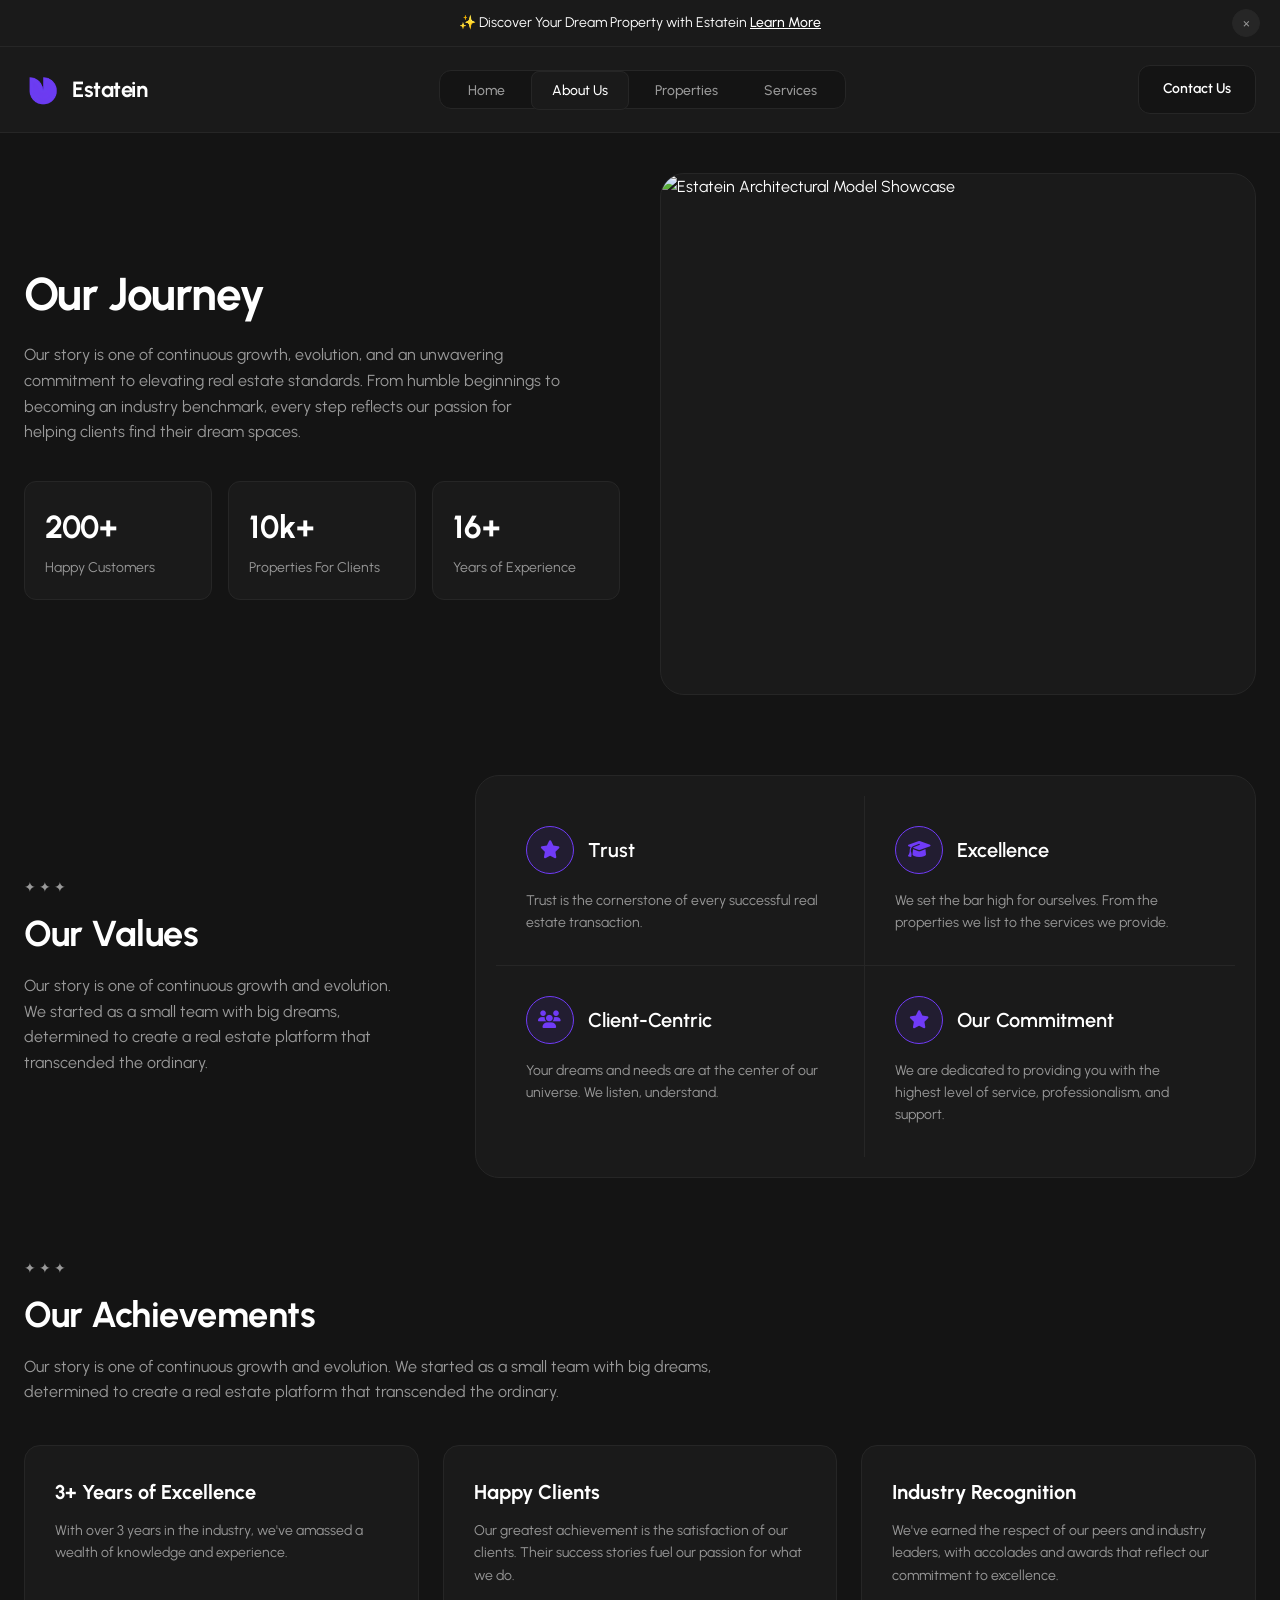
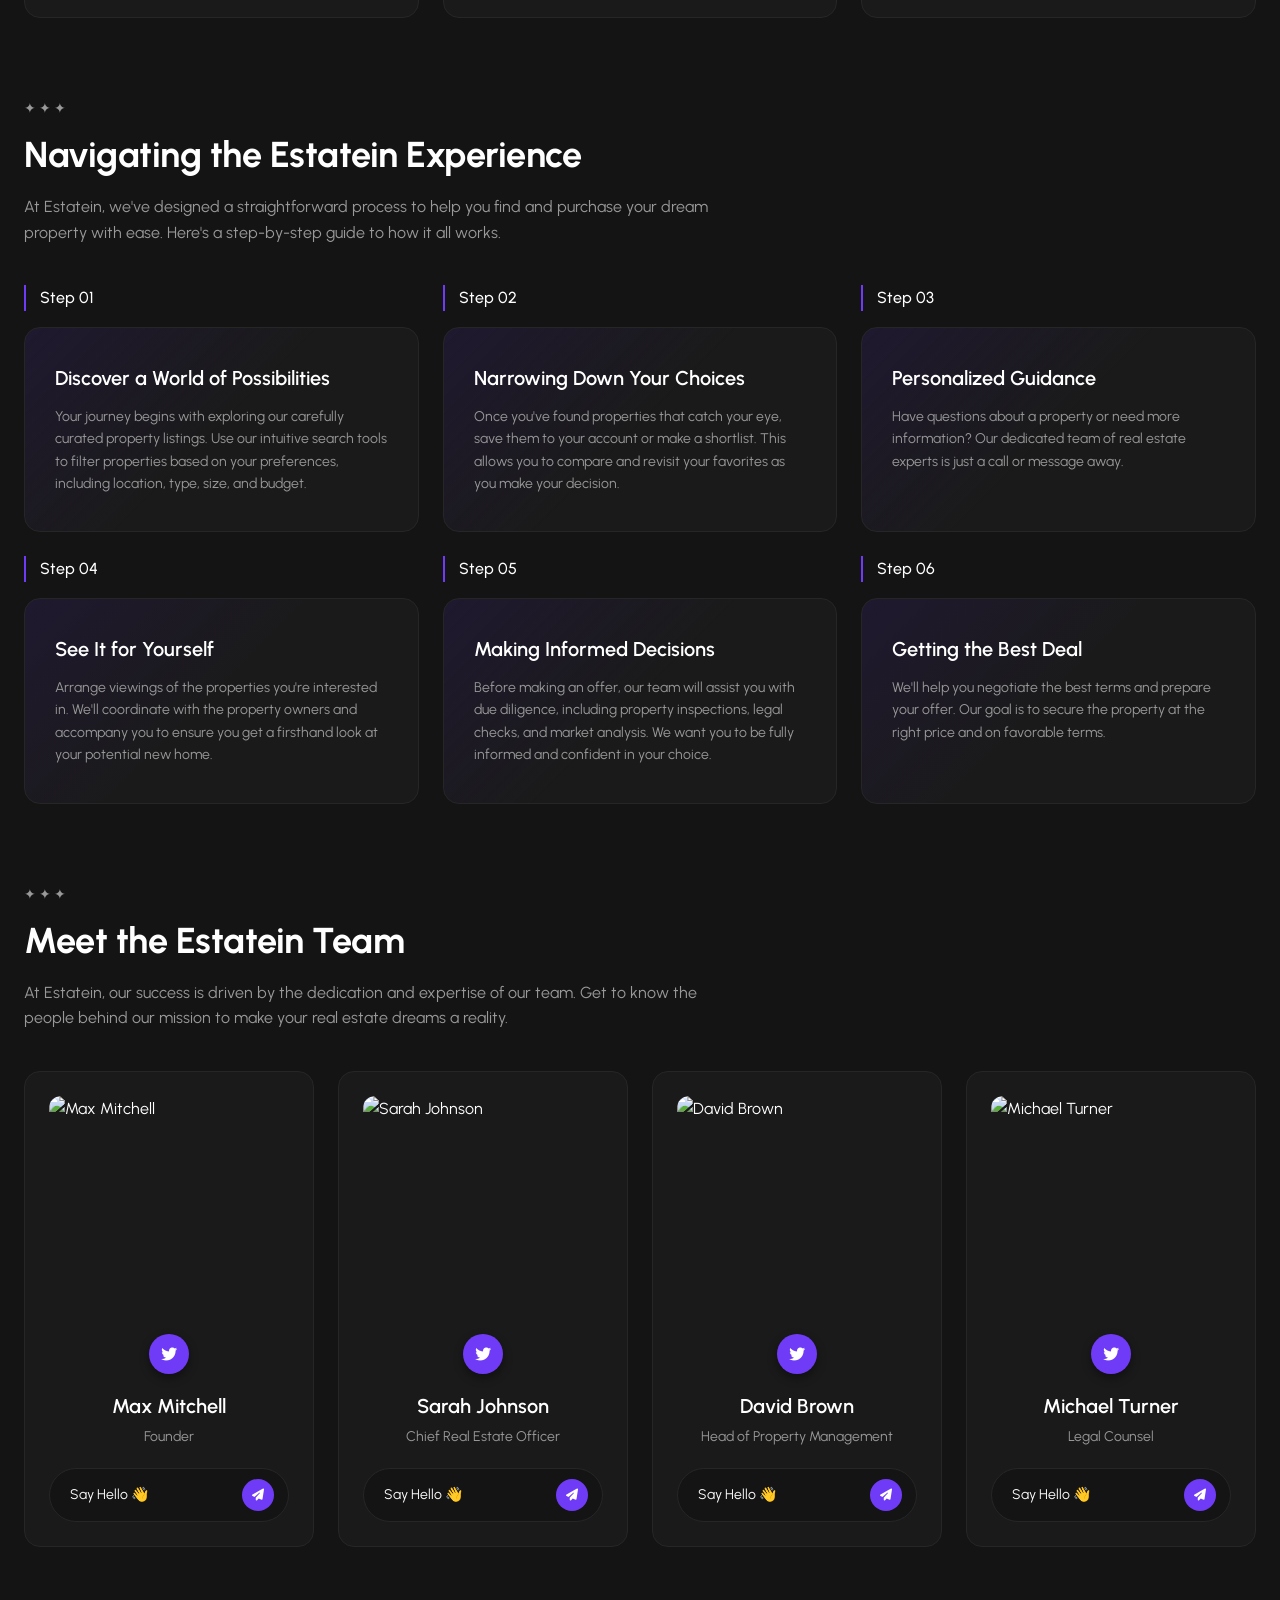
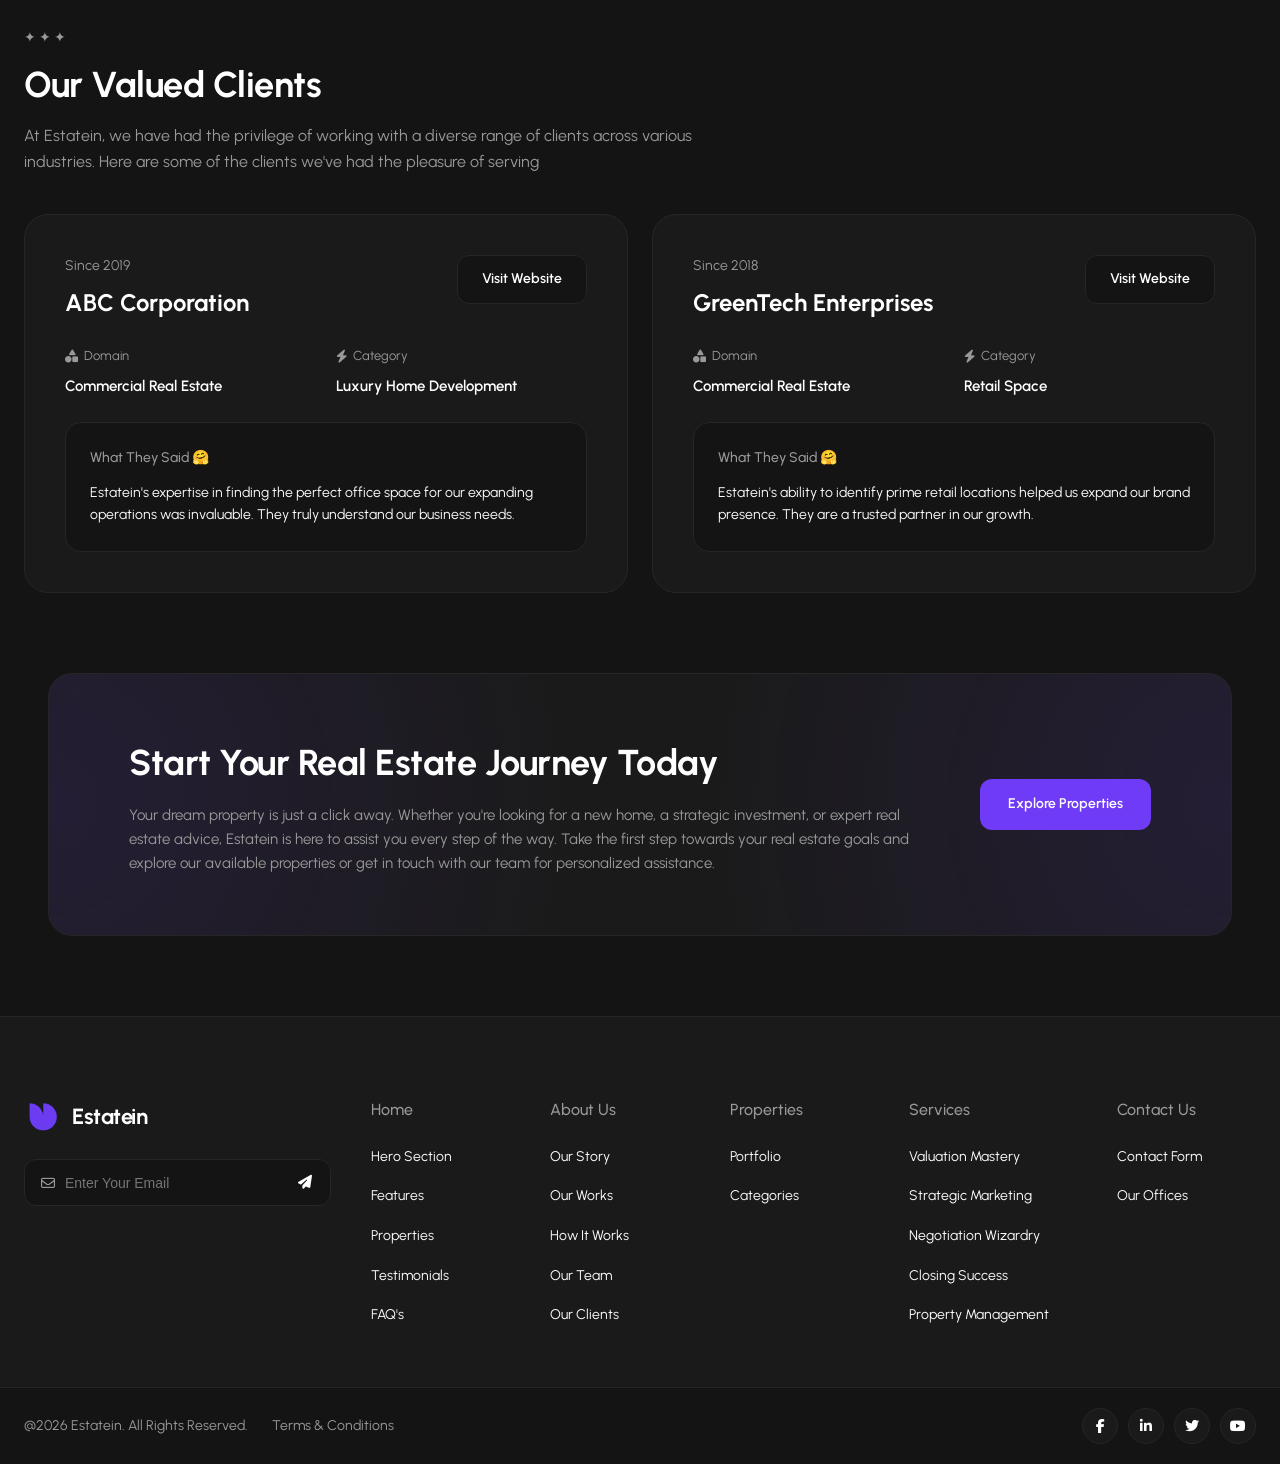
==== commit 3053b6b0: "Replace all site logo icons with custom estatein-logo.png asset" ====
--- a/about.html
+++ b/about.html
@@ -3,7 +3,14 @@
 <head>
     <meta charset="UTF-8">
     <meta name="viewport" content="width=device-width, initial-scale=1.0">
-    <title>About Us - Estatein Real Estate</title>
+    <title>Our Story, Values & Leadership Team - Estatein Real Estate</title>
+    <meta name="description" content="Learn about Estatein's journey, core values, leadership team, and commitment to excellence in global real estate advisory.">
+    <meta name="keywords" content="About Estatein, Real Estate Company, Team, Values, Real Estate Journey">
+    <meta property="og:title" content="Our Story, Values & Leadership Team - Estatein Real Estate">
+    <meta property="og:description" content="Learn about Estatein's journey, core values, leadership team, and commitment to excellence in global real estate advisory.">
+
+    <link rel="preconnect" href="https://fonts.googleapis.com">
+    <link rel="preconnect" href="https://fonts.gstatic.com" crossorigin>
     <link href="https://fonts.googleapis.com/css2?family=Urbanist:wght@300;400;500;600;700;800&display=swap" rel="stylesheet">
     <link rel="stylesheet" href="https://cdnjs.cloudflare.com/ajax/libs/font-awesome/6.4.0/css/all.min.css">
     <link rel="stylesheet" href="style.css">
@@ -18,7 +25,7 @@
 <header class="site-header">
     <div class="header-container">
         <a href="index.html" class="site-brand">
-            <div class="brand-icon"><i class="fa-solid fa-cube"></i></div>
+            <img src="assets/images/estatein-logo.png" alt="Estatein Logo" class="brand-logo-img">
             <span>Estatein</span>
         </a>
         <nav class="main-navigation">
@@ -349,7 +356,7 @@
         <div class="footer-main-grid">
             <div class="footer-brand-col">
                 <a href="index.html" class="site-brand">
-                    <div class="brand-icon"><i class="fa-solid fa-cube"></i></div>
+                    <img src="assets/images/estatein-logo.png" alt="Estatein Logo" class="brand-logo-img">
                     <span>Estatein</span>
                 </a>
                 <form class="footer-newsletter-box">
--- a/assets/css/main.css
+++ b/assets/css/main.css
@@ -78,15 +78,12 @@
     letter-spacing: -0.5px;
 }
 
-.brand-icon {
+.brand-icon,
+.brand-logo-img {
     width: 38px;
     height: 38px;
-    background: var(--primary);
-    border-radius: var(--radius-sm);
-    display: flex;
-    align-items: center;
-    justify-content: center;
-    color: var(--text-main);
+    object-fit: contain;
+    display: inline-block;
 }
 
 .main-navigation {
@@ -403,6 +400,8 @@
     overflow: hidden;
     margin-bottom: 20px;
     height: 240px;
+    min-height: 200px;
+    background: #262626;
 }
 
 .property-image-container img {
@@ -2720,14 +2719,24 @@
         border: 1px solid var(--border-color);
         border-radius: var(--radius-lg);
         padding: 16px;
+        display: flex !important;
+        flex-direction: column !important;
+        justify-content: space-between !important;
+        min-height: 120px !important;
     }
 
     .feature-card-header {
-        margin-bottom: 12px;
+        display: flex !important;
+        align-items: center !important;
+        justify-content: space-between !important;
+        margin-bottom: 12px !important;
     }
 
     .feature-title {
-        font-size: 14px;
+        font-size: 14px !important;
+        line-height: 1.3 !important;
+        word-wrap: break-word !important;
+        margin-top: auto !important;
     }
 
     .properties-grid,
@@ -3215,3 +3224,12 @@
         justify-content: space-between !important;
     }
 }
+
+.faq-footer-controls,
+.faq-footer-row,
+.slider-controls-row {
+    border: none !important;
+    border-top: 1px solid var(--border-color) !important;
+    outline: none !important;
+    box-shadow: none !important;
+}
